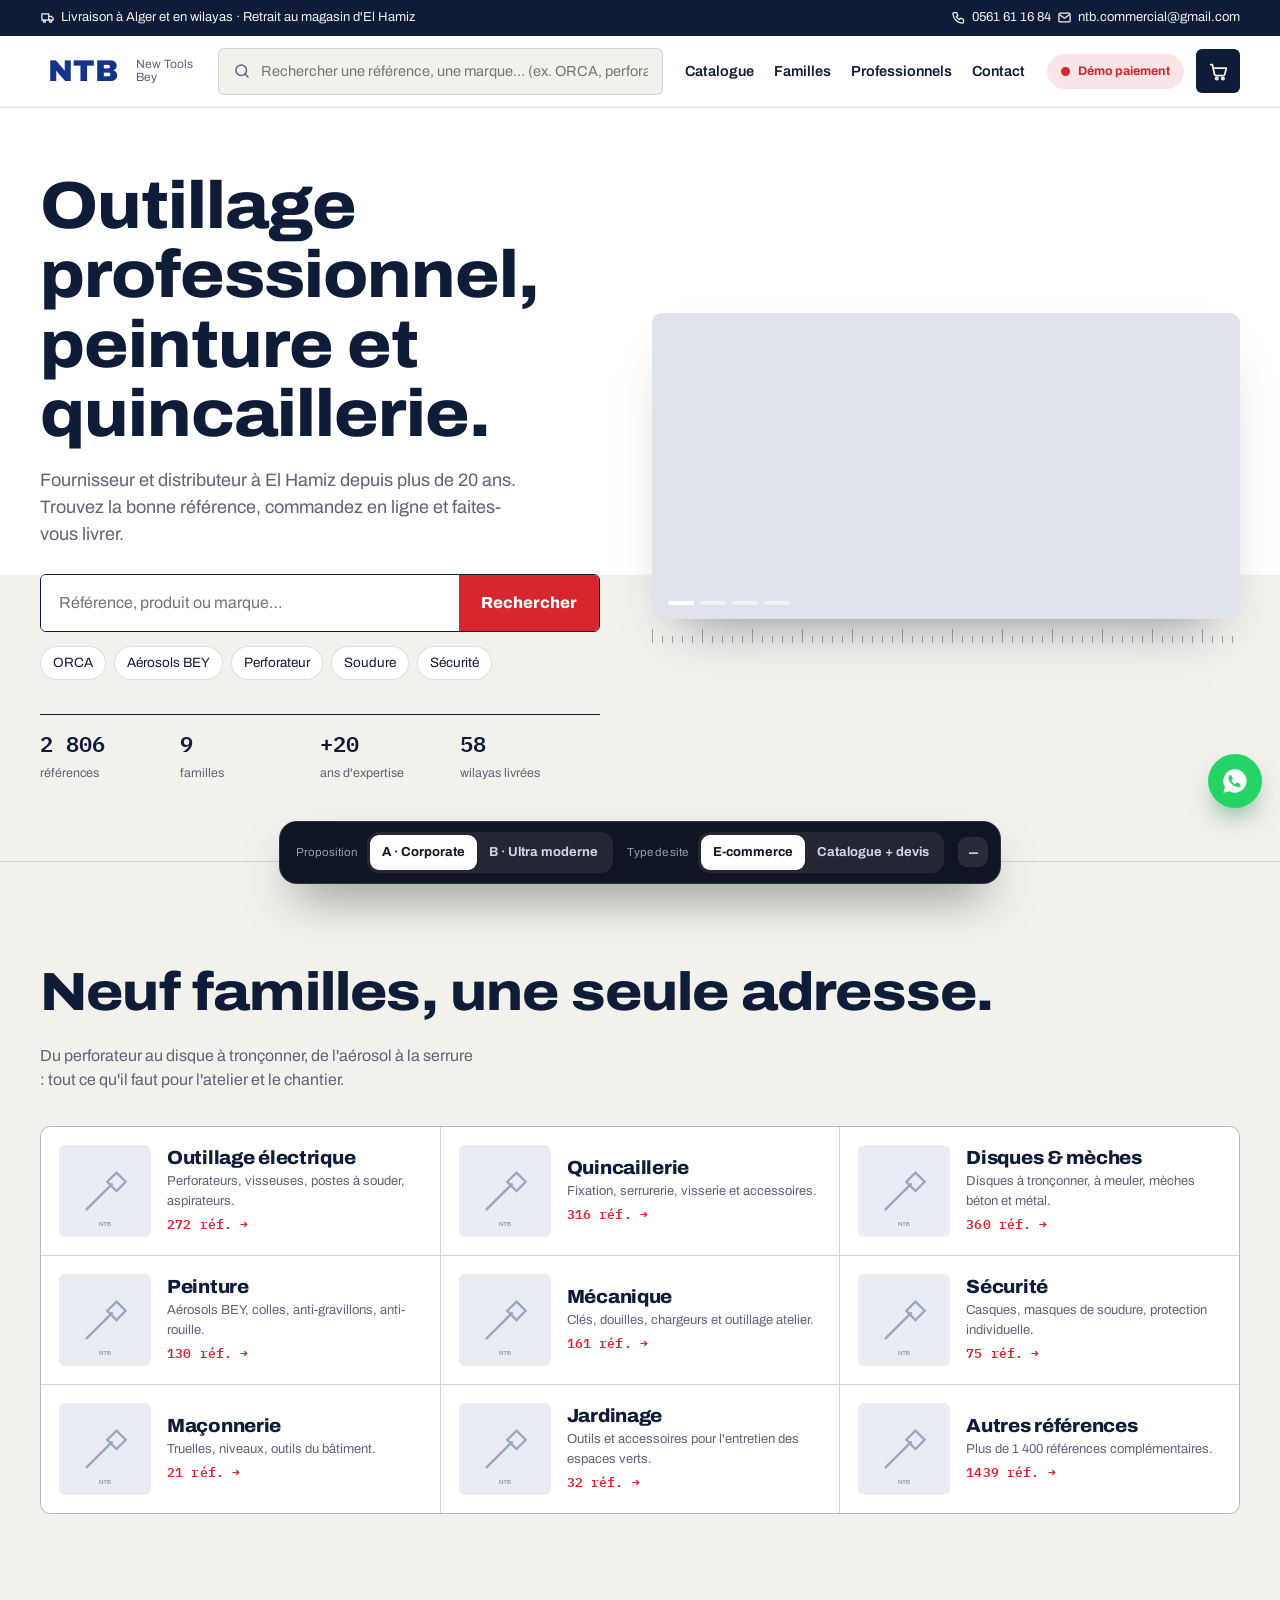
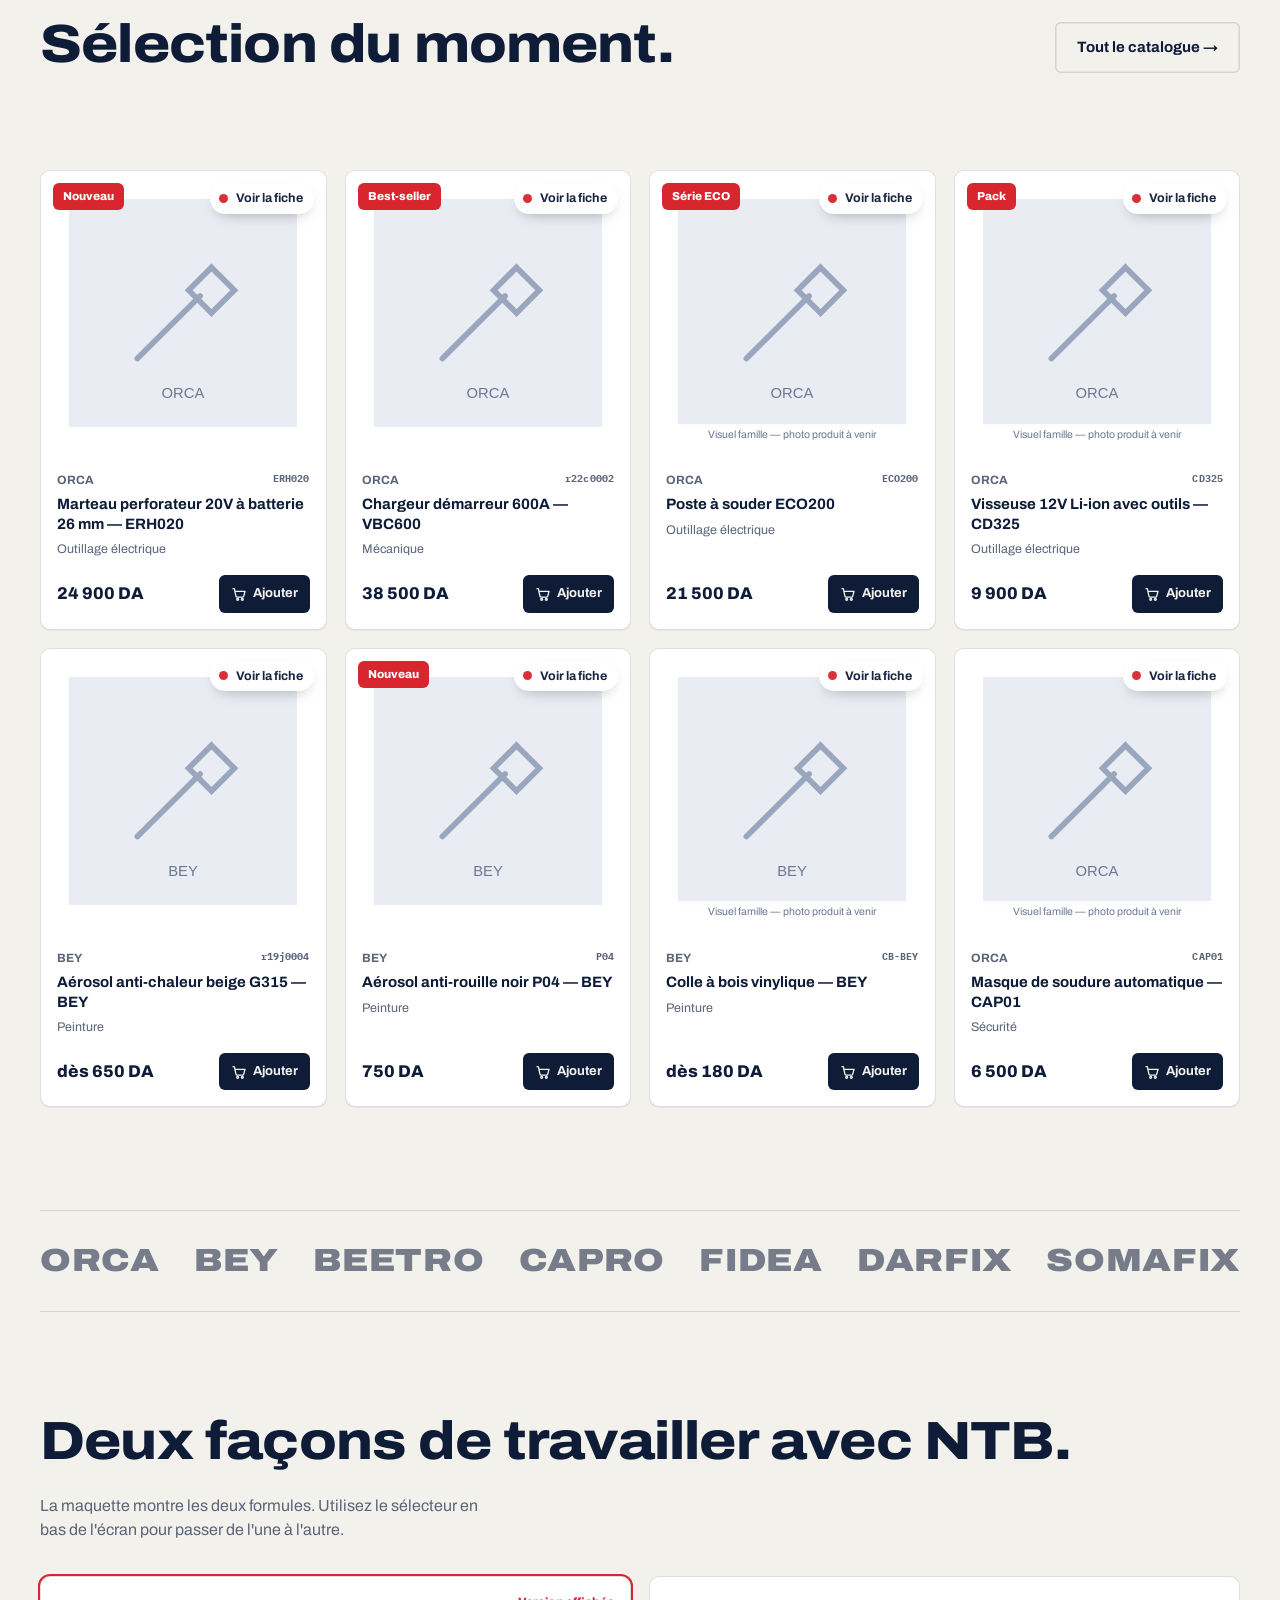
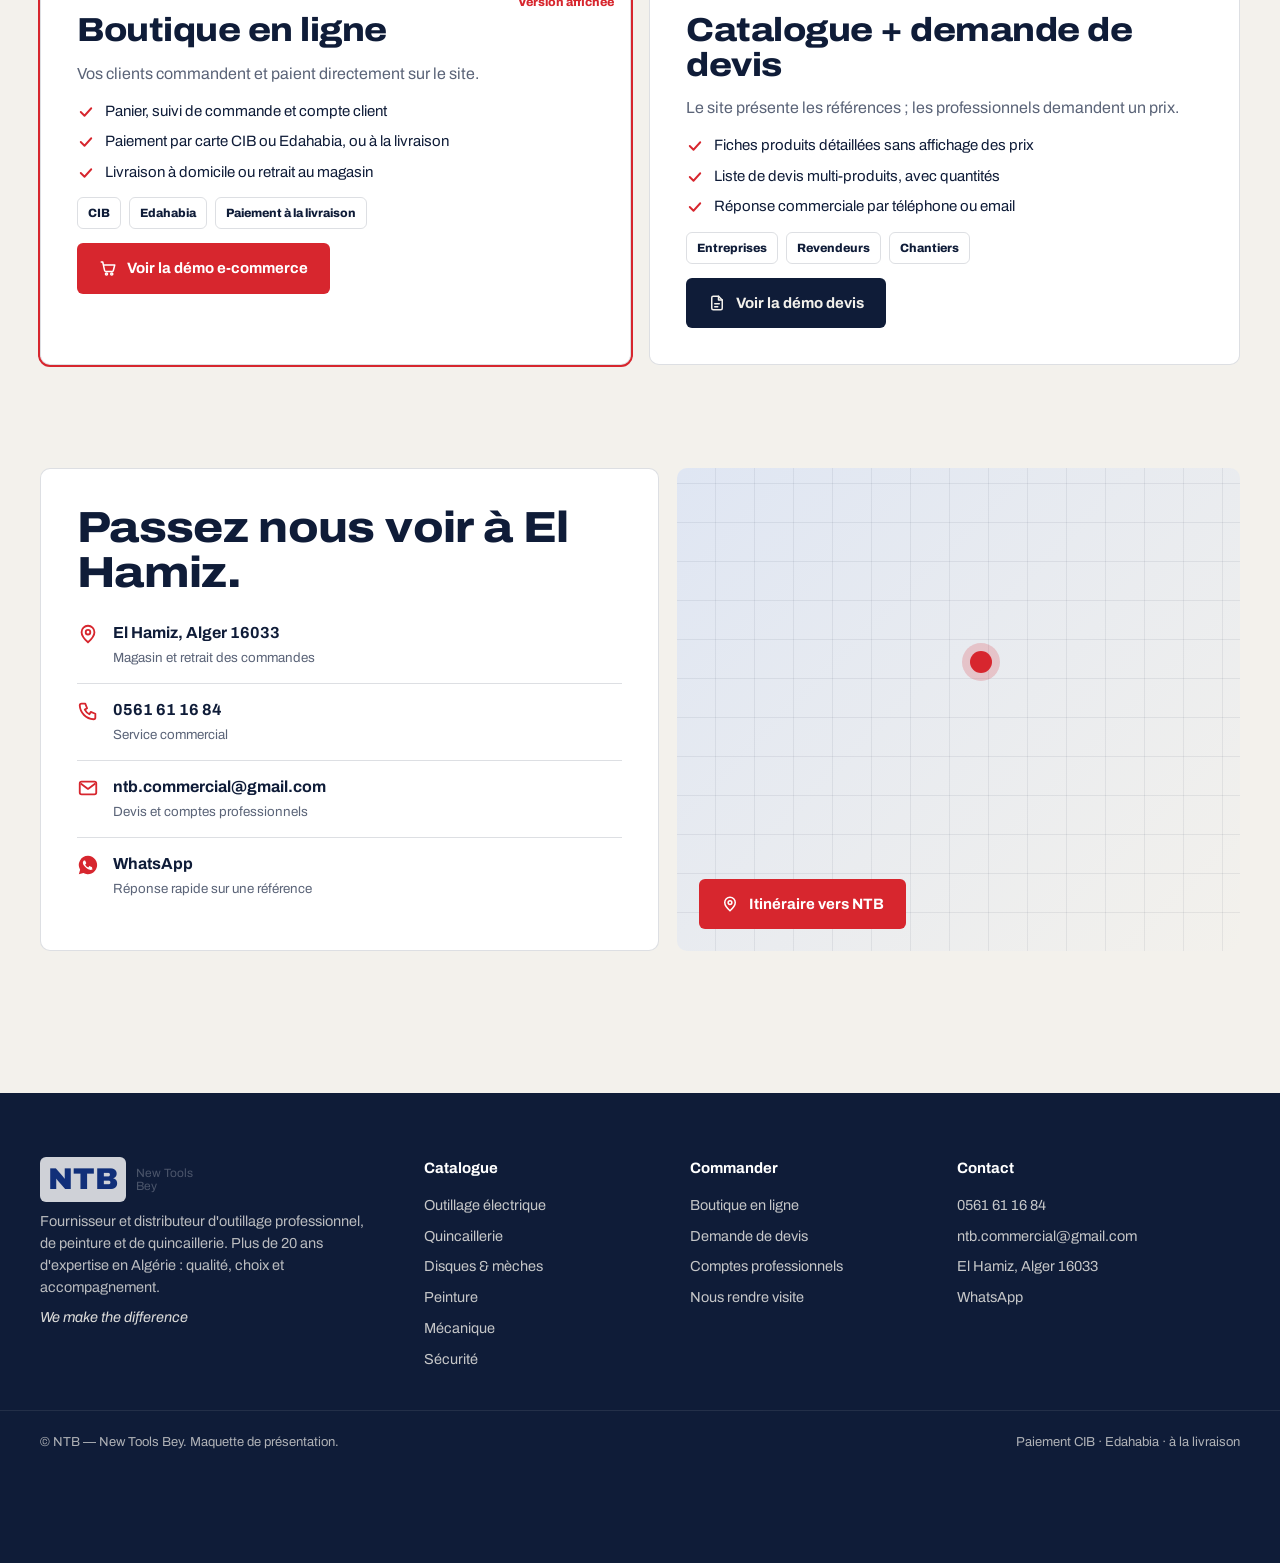
==== index.html @ c4d4cb12 "Maquette NTB : versions A corporate et B ultra moderne, e-commerce + devis" ====
<!DOCTYPE html>
<html lang="fr"><head>
<meta charset="utf-8"><meta name="viewport" content="width=device-width, initial-scale=1, viewport-fit=cover">
<link rel="preconnect" href="https://fonts.googleapis.com"><link rel="preconnect" href="https://fonts.gstatic.com" crossorigin>
<link href="https://fonts.googleapis.com/css2?family=Archivo:wdth,wght@62..125,400..900&family=Big+Shoulders+Display:wght@700;800;900&family=IBM+Plex+Mono:wght@400;600&display=swap" rel="stylesheet">
<link rel="stylesheet" href="style.css"><link rel="icon" href="https://www.groupe-ntb.com/wp-content/uploads/2022/04/ntb-icon.png">
<script>try{var v=new URLSearchParams(location.search).get('v')||JSON.parse(localStorage.getItem('ntb_v')||'"a"');document.documentElement.dataset.v=v}catch(e){document.documentElement.dataset.v='a'}</script>
<title>NTB — New Tools Bey · Outillage professionnel, peinture et quincaillerie</title>
<meta name="description" content="NTB, fournisseur et distributeur d'outillage professionnel, de peinture et de quincaillerie à El Hamiz, Alger. Plus de 20 ans d'expertise.">
</head><body>
<div id="hdr"></div>
<main id="app"></main>
<div id="ftr"></div>
<script src="data.js"></script><script src="core.js"></script>
<script>
const feat=['erh020','vbc600','eco200','cd325','bey315','beyp04','colle-bois','cap01'];
function ways(){return `<div class="duo">
 <div class="way rv${MODE==='shop'?' cur':''}">${MODE==='shop'?'<span class="cur-l">Version affichée</span>':''}<h3>Boutique en ligne</h3><p style="color:var(--mut)">Vos clients commandent et paient directement sur le site.</p>
  <ul><li>${ICO.check}Panier, suivi de commande et compte client</li><li>${ICO.check}Paiement par carte CIB ou Edahabia, ou à la livraison</li><li>${ICO.check}Livraison à domicile ou retrait au magasin</li></ul>
  <div class="pay"><span class="chipc">CIB</span><span class="chipc">Edahabia</span><span class="chipc">Paiement à la livraison</span></div>
  <div><a class="btn" href="catalogue.html?mode=shop">${ICO.cart} Voir la démo e-commerce</a></div></div>
 <div class="way rv${MODE==='devis'?' cur':''}">${MODE==='devis'?'<span class="cur-l">Version affichée</span>':''}<h3>Catalogue + demande de devis</h3><p style="color:var(--mut)">Le site présente les références ; les professionnels demandent un prix.</p>
  <ul><li>${ICO.check}Fiches produits détaillées sans affichage des prix</li><li>${ICO.check}Liste de devis multi-produits, avec quantités</li><li>${ICO.check}Réponse commerciale par téléphone ou email</li></ul>
  <div class="pay"><span class="chipc">Entreprises</span><span class="chipc">Revendeurs</span><span class="chipc">Chantiers</span></div>
  <div><a class="btn dark" href="catalogue.html?mode=devis">${ICO.doc} Voir la démo devis</a></div></div></div>`}
function contact(){return `<div class="contact">
 <div class="cbox rv"><h2 style="font-size:clamp(28px,3.4vw,46px);margin-bottom:12px">Passez nous voir à El Hamiz.</h2>
  <a class="cline" href="${NTB.map}" target="_blank" rel="noopener">${ICO.pin}<span><b>${NTB.addr}</b><small>Magasin et retrait des commandes</small></span></a>
  <a class="cline" href="${NTB.tel}">${ICO.phone}<span><b>${NTB.phone}</b><small>Service commercial</small></span></a>
  <a class="cline" href="mailto:${NTB.email}">${ICO.mail}<span><b>${NTB.email}</b><small>Devis et comptes professionnels</small></span></a>
  <a class="cline" href="${NTB.wa}" target="_blank" rel="noopener">${ICO.wa}<span><b>WhatsApp</b><small>Réponse rapide sur une référence</small></span></a></div>
 <div class="mapcard rv"><span class="pinx"></span><a class="btn" href="${NTB.map}" target="_blank" rel="noopener">${ICO.pin} Itinéraire vers NTB</a></div></div>`}
function homeA(){return `
<section class="a-hero"><div class="wrap a-hg">
 <div><h1>Outillage professionnel, peinture et quincaillerie.</h1>
  <p class="lead">Fournisseur et distributeur à El Hamiz depuis plus de 20 ans. Trouvez la bonne référence, ${MODE==='shop'?'commandez en ligne':'demandez votre devis'} et faites-vous livrer.</p>
  <form class="bigsearch" action="catalogue.html"><input name="q" placeholder="Référence, produit ou marque…" aria-label="Rechercher"><button>Rechercher</button></form>
  <div class="quick"><a href="catalogue.html?q=ORCA">ORCA</a><a href="catalogue.html?q=BEY">Aérosols BEY</a><a href="catalogue.html?q=perforateur">Perforateur</a><a href="catalogue.html?q=souder">Soudure</a><a href="catalogue.html?c=securite">Sécurité</a></div>
  <div class="spec"><div><b>${TOTAL_REF.toLocaleString('fr-FR').replace(/\u202f|\u00a0/g,' ')}</b><span>références</span></div><div><b>9</b><span>familles</span></div><div><b>+20</b><span>ans d'expertise</span></div><div><b>58</b><span>wilayas livrées</span></div></div></div>
 <div><div class="slider" id="sl">${NTB.banners.map((b,i)=>`<img src="${b}" alt="" class="${i?'':'on'}" referrerpolicy="no-referrer" onerror="this.remove()">`).join('')}<div class="dots">${NTB.banners.map((b,i)=>`<button class="${i?'':'on'}" aria-label="Visuel ${i+1}"></button>`).join('')}</div></div><div class="ticks"></div></div>
</div></section>
<section id="familles"><div class="wrap"><div class="shead rv"><h2>Neuf familles, une seule adresse.</h2><p>Du perforateur au disque à tronçonner, de l'aérosol à la serrure : tout ce qu'il faut pour l'atelier et le chantier.</p></div>
 <div class="fam rv">${CATS.map(c=>`<a href="catalogue.html?c=${c.id}">${imgTag(c.img,c.n)}<div><h3>${c.n}</h3><p>${c.d}</p><p class="mono">${c.c} réf. →</p></div></a>`).join('')}</div></div></section>
<section style="padding-top:0"><div class="wrap"><div class="shead rv"><h2>Sélection du moment.</h2><a class="btn ghost" href="catalogue.html">Tout le catalogue →</a></div>
 <div class="tabs rv" id="tabs"><button class="on" data-t="all">Tout</button><button data-t="powertools">Outillage électrique</button><button data-t="peinture">Peinture</button><button data-t="securite">Sécurité</button></div>
 <div class="grid" id="sel"></div></div></section>
<div class="wrap"><div class="brands rv">${BRANDS.map(b=>`<span>${b}</span>`).join('')}</div></div>
<section id="pro"><div class="wrap"><div class="shead rv"><h2>Deux façons de travailler avec NTB.</h2><p>La maquette montre les deux formules. Utilisez le sélecteur en bas de l'écran pour passer de l'une à l'autre.</p></div>${ways()}</div></section>
<section id="contact" style="padding-top:0"><div class="wrap">${contact()}</div></section>`}
function homeB(){const hp=byId('vbc600');return `
<section class="b-hero"><div class="wrap b-hg">
 <div><h1><span>Outiller</span><span class="o">ceux qui</span><span>construisent.</span></h1>
  <p class="lead">NTB — New Tools Bey. Outillage professionnel, peinture et quincaillerie, sélectionnés depuis plus de 20 ans pour les artisans, les ateliers et les chantiers.</p>
  <div class="b-acts"><a class="btn" href="catalogue.html">Explorer le catalogue →</a><a class="btn ghost" href="produit.html?id=erh020"><span class="pst" style="font-size:14px"><i></i></span>Voir le perforateur ERH020</a></div></div>
 <div class="stage"><div class="ring"></div><div class="disc"></div>${bigTag(byId('erh020'))}
  <span class="call c1"><b>20 V</b>sans fil</span><span class="call c2"><b>26 mm</b>béton</span><span class="call c3 l"><b>4.0 Ah</b>Li-ion</span></div>
</div><div class="ruler"><div class="rt"></div><span class="rl">${TOTAL_REF.toLocaleString('fr-FR').replace(/\u202f|\u00a0/g,' ')} références · El Hamiz, Alger</span></div></section>
<div class="mq" aria-hidden="true"><div>${[...BRANDS,...BRANDS,...BRANDS,...BRANDS].map(b=>`<span>${b}</span>`).join('')}</div></div>
<section id="familles"><div class="wrap"><div class="shead rv"><h2>Les familles.</h2><p>Faites glisser pour parcourir les neuf familles du catalogue.</p></div>
 <div class="hscroll rv">${CATS.map(c=>`<a class="fcard" href="catalogue.html?c=${c.id}">${imgTag(c.img,c.n)}<span class="pst"><i></i>Parcourir</span><div><b>${c.c}</b><h3>${c.n}</h3></div></a>`).join('')}</div></div></section>
<section style="padding-top:0"><div class="wrap"><div class="shead rv"><h2>À la une.</h2><a class="btn ghost" href="catalogue.html">Tout voir →</a></div>
 <div class="bento rv"><a class="hero-p" href="produit.html?id=${hp.id}"><span class="pst"><i></i>Voir la fiche</span><span class="mono" style="color:var(--mut)">${hp.b} · ${hp.sku}</span><h3>Chargeur démarreur 600A</h3>${bigTag(hp)}<div class="row">${MODE==='shop'?`<b class="price" style="font-size:26px">${DA(hp.p)}</b>`:'<b class="price q">Prix sur devis</b>'}<span class="btn">Découvrir →</span></div></a>
 ${['erh020','bey315','eco200','cap01'].map(id=>card(byId(id))).join('')}</div></div></section>
<section style="padding-top:0"><div class="wrap"><div class="stats">${[[TOTAL_REF.toLocaleString('fr-FR').replace(/\u202f|\u00a0/g,' '),'références en catalogue'],['+20','ans d\'expertise'],['9','familles de produits'],['58','wilayas livrées']].map(s=>`<div class="stat rv"><b>${s[0]}</b><span>${s[1]}</span></div>`).join('')}</div></div></section>
<section id="pro" style="padding-top:0"><div class="wrap"><div class="shead rv"><h2>Achetez comme vous travaillez.</h2><p>Deux formules proposées. Basculez de l'une à l'autre avec le sélecteur en bas de l'écran.</p></div>${ways()}</div></section>
<section id="contact" style="padding-top:0"><div class="wrap">${contact()}</div></section>`}
document.getElementById('app').innerHTML=V==='b'?homeB():homeA();
Chrome.init();
const sel=document.getElementById('sel');
function drawSel(t){if(!sel)return;const l=t==='all'?feat.map(byId):PRODUCTS.filter(p=>p.cat===t).slice(0,8);sel.innerHTML=l.map(card).join('')}
drawSel('all');document.querySelectorAll('#tabs button').forEach(b=>b.onclick=()=>{document.querySelectorAll('#tabs button').forEach(x=>x.classList.remove('on'));b.classList.add('on');drawSel(b.dataset.t)});
const sl=document.getElementById('sl');if(sl){let i=0;const go=n=>{const im=sl.querySelectorAll('img'),d=sl.querySelectorAll('.dots button');if(!im.length)return;i=(n+im.length)%im.length;im.forEach((x,k)=>x.classList.toggle('on',k===i));d.forEach((x,k)=>x.classList.toggle('on',k===i))};sl.querySelectorAll('.dots button').forEach((b,k)=>b.onclick=()=>go(k));setInterval(()=>go(i+1),4500)}
</script></body></html>
---- style.css ----
/* ===== Base partagée ===== */
:root{--red:#d7262e;--blue:#12348a;--mono:'IBM Plex Mono',ui-monospace,monospace;--body:'Archivo',system-ui,sans-serif}
html[data-v=a]{--bg:#f3f1ec;--bg2:#fff;--ink:#0f1c38;--mut:#5b6478;--line:rgba(15,28,56,.14);--card:#fff;--acc:var(--red);--acc2:var(--blue);--r:6px;--rl:10px;--disp:'Archivo',sans-serif;--dw:112%;--sh:0 1px 0 rgba(15,28,56,.06)}
html[data-v=b]{--bg:#0b0d11;--bg2:#12151b;--ink:#eef1f6;--mut:#8d95a6;--line:rgba(255,255,255,.1);--card:#14171e;--acc:#ff3a3a;--acc2:#4c83ff;--r:18px;--rl:28px;--disp:'Big Shoulders Display',sans-serif;--dw:100%;--sh:0 30px 60px -30px rgba(0,0,0,.8);color-scheme:dark}
*{box-sizing:border-box;margin:0;padding:0}
html{scroll-behavior:smooth;overflow-x:clip}
body{font-family:var(--body);background:var(--bg);color:var(--ink);line-height:1.5;-webkit-font-smoothing:antialiased;overflow-x:clip;padding-bottom:env(safe-area-inset-bottom,0px)}
img{max-width:100%;display:block}a{color:inherit;text-decoration:none}button,input,select,textarea{font:inherit;color:inherit}
.wrap{max-width:1280px;margin:0 auto;padding-inline:clamp(16px,4vw,40px)}
.mono{font-family:var(--mono);font-size:.86em;letter-spacing:.01em}
h1,h2,h3{font-family:var(--disp);font-stretch:var(--dw);line-height:1.04;letter-spacing:-.015em;font-weight:800}
html[data-v=b] h1,html[data-v=b] h2{font-weight:900;letter-spacing:-.01em;line-height:.92}
h2{font-size:clamp(30px,4.2vw,56px)}
html[data-v=b] h2{font-size:clamp(40px,6vw,86px)}
section{padding-block:clamp(56px,8vw,110px)}
.shead{display:flex;justify-content:space-between;align-items:flex-end;gap:24px;flex-wrap:wrap;margin-bottom:34px}
.shead p{max-width:440px;color:var(--mut)}
.btn{display:inline-flex;align-items:center;gap:10px;border:0;cursor:pointer;background:var(--acc);color:#fff;font-weight:700;padding:14px 22px;border-radius:var(--r);transition:.25s;font-size:15px}
.btn:hover{transform:translateY(-2px);filter:brightness(1.08)}
.btn.ghost{background:transparent;color:var(--ink);box-shadow:inset 0 0 0 1.5px var(--line)}
.btn.dark{background:var(--ink);color:var(--bg)}
.btn svg{width:18px;height:18px}
html[data-v=b] .btn{border-radius:999px}
.rv{opacity:0;transform:translateY(22px);transition:opacity .8s cubic-bezier(.2,.7,.2,1),transform .8s cubic-bezier(.2,.7,.2,1)}
.rv.in{opacity:1;transform:none}
@media (prefers-reduced-motion:reduce){.rv{opacity:1;transform:none}*{animation:none!important;transition:none!important}}
/* pastille pulsante */
@keyframes pul{0%{box-shadow:0 0 0 0 rgba(215,38,46,.55)}70%{box-shadow:0 0 0 10px rgba(215,38,46,0)}100%{box-shadow:0 0 0 0 rgba(215,38,46,0)}}
.pst,.demo{display:inline-flex;align-items:center;gap:8px;font-weight:700;font-size:12.5px;border-radius:999px}
.pst i,.demo i,.dockpill i{width:9px;height:9px;border-radius:50%;background:var(--acc);animation:pul 1.8s infinite;flex:none}
/* topbar + header */
.topbar{background:var(--ink);color:var(--bg);font-size:13px}
html[data-v=b] .topbar{background:#000;color:#b8bfcc}
.tb{display:flex;justify-content:space-between;gap:16px;padding-block:8px;flex-wrap:wrap}
.tb span,.tb a{display:inline-flex;align-items:center;gap:6px}.tb svg{width:15px;height:15px}.tbr{gap:18px}
.hd{position:sticky;top:0;z-index:50;background:var(--bg2);border-bottom:1px solid var(--line);transition:.3s}
html[data-v=b] .hd{background:rgba(11,13,17,.72);backdrop-filter:blur(16px);-webkit-backdrop-filter:blur(16px)}
.hd.solid{box-shadow:0 10px 30px -20px rgba(0,0,0,.4)}
.hdi{display:flex;align-items:center;gap:22px;padding-block:12px}
.logo{display:flex;align-items:center;gap:10px;flex:none}
.logo img{height:40px;width:auto;background:#fff;border-radius:6px;padding:3px 6px}
.logotxt{font-family:var(--disp);font-size:30px;font-weight:900;color:var(--acc2);background:#fff;border-radius:6px;padding:0 8px}
.lsub{font-size:12px;color:var(--mut);line-height:1.1;max-width:60px}
.hsearch{flex:1;display:flex;align-items:center;gap:10px;background:var(--bg);border:1px solid var(--line);border-radius:var(--r);padding:0 14px;min-width:0}
html[data-v=b] .hsearch{background:#1a1e26;border-radius:999px}
.hsearch svg{width:18px;height:18px;color:var(--mut);flex:none}
.hsearch input{flex:1;border:0;background:transparent;padding:12px 0;outline:0;min-width:0;font-size:14.5px}
.hnav{display:flex;gap:20px;font-weight:600;font-size:14.5px}
.hnav a{position:relative;padding:6px 0}.hnav a.act,.hnav a:hover{color:var(--acc)}
.hact{display:flex;align-items:center;gap:12px}
.demo{background:color-mix(in srgb,var(--acc) 12%,transparent);color:var(--acc);padding:8px 14px;white-space:nowrap}
.bask{position:relative;width:44px;height:44px;display:grid;place-items:center;border-radius:var(--r);background:var(--ink);color:var(--bg)}
html[data-v=b] .bask{border-radius:50%;background:var(--acc);color:#fff}
.bask svg{width:21px;height:21px}
.bcount{position:absolute;top:-6px;right:-6px;min-width:20px;height:20px;border-radius:10px;background:var(--acc);color:#fff;font-size:11.5px;font-weight:800;display:grid;place-items:center;padding:0 5px;transform:scale(0);transition:.3s}
html[data-v=b] .bcount{background:#fff;color:#000}
.bcount.on{transform:scale(1)}
.burger{display:none;width:44px;height:44px;border:1px solid var(--line);background:transparent;border-radius:var(--r);font-size:20px;cursor:pointer}
.mnav{display:none}
@media(max-width:1100px){.hnav{display:none}}
@media(max-width:820px){.hsearch{display:none}.burger{display:grid;place-items:center}.lsub{display:none}.demo{display:none}.hdi{justify-content:space-between}
 .mnav.open{display:flex;flex-direction:column;padding:10px clamp(16px,4vw,40px) 20px;border-top:1px solid var(--line)}.mnav a{padding:11px 0;border-bottom:1px solid var(--line);font-weight:600}
 .tbr a:last-child{display:none}}
/* dock versions */
.dock{position:fixed;left:50%;bottom:calc(16px + env(safe-area-inset-bottom,0px));transform:translateX(-50%);z-index:80;display:flex;align-items:center;gap:14px;background:#0f1522;color:#fff;border-radius:18px;padding:10px 12px 10px 16px;box-shadow:0 24px 50px -18px rgba(0,0,0,.6);border:1px solid rgba(255,255,255,.12);transition:.35s;max-width:calc(100vw - 20px)}
.dock.min{opacity:0;pointer-events:none;transform:translate(-50%,30px)}
.dk{display:flex;align-items:center;gap:10px}.dkl{font-size:11.5px;color:#93a0b8;white-space:nowrap}
.seg{display:flex;background:rgba(255,255,255,.08);border-radius:12px;padding:3px}
.seg button{border:0;background:transparent;color:#cfd6e4;padding:8px 12px;border-radius:9px;font-size:13px;font-weight:700;cursor:pointer;white-space:nowrap}
.seg button.on{background:#fff;color:#0f1522}
.dkx{border:0;background:rgba(255,255,255,.1);color:#fff;width:30px;height:30px;border-radius:9px;cursor:pointer;font-size:18px}
.dockpill{position:fixed;left:16px;bottom:calc(16px + env(safe-area-inset-bottom,0px));z-index:80;display:none;align-items:center;gap:9px;border:0;cursor:pointer;background:#0f1522;color:#fff;font-weight:800;font-size:13px;padding:11px 16px;border-radius:999px;box-shadow:0 14px 30px -12px rgba(0,0,0,.6)}
.dockpill.on{display:inline-flex}
@media(max-width:760px){.dock{flex-direction:column;align-items:stretch;gap:8px;left:10px;right:10px;transform:none;padding:10px}.dock.min{transform:translateY(30px)}.dk{justify-content:space-between}.dkx{position:absolute;top:-12px;right:-6px;background:#d7262e}.seg button{padding:8px 9px;font-size:12px}}
.wa{position:fixed;right:18px;bottom:calc(92px + env(safe-area-inset-bottom,0px));z-index:70;width:54px;height:54px;border-radius:50%;background:#25d366;color:#fff;display:grid;place-items:center;box-shadow:0 14px 28px -10px rgba(0,120,60,.7)}
.wa svg{width:28px;height:28px}
@media(max-width:760px){.wa{bottom:calc(150px + env(safe-area-inset-bottom,0px))}}
#toast{position:fixed;top:92px;right:18px;z-index:90;background:var(--ink);color:var(--bg);border-radius:var(--rl);padding:16px 18px;max-width:330px;display:flex;flex-direction:column;gap:4px;transform:translateX(120%);transition:.4s cubic-bezier(.2,.8,.2,1);box-shadow:0 20px 40px -20px rgba(0,0,0,.5)}
html[data-v=b] #toast{background:#fff;color:#0b0d11}
#toast.on{transform:none}#toast span{font-size:13.5px;opacity:.8}#toast a{color:var(--acc);font-weight:800;font-size:14px;margin-top:4px}
/* cartes produits */
.grid{display:grid;grid-template-columns:repeat(4,1fr);gap:18px}
@media(max-width:1100px){.grid{grid-template-columns:repeat(3,1fr)}}
@media(max-width:760px){.grid{grid-template-columns:repeat(2,1fr);gap:12px}}
.pcard{background:var(--card);border:1px solid var(--line);border-radius:var(--rl);overflow:hidden;display:flex;flex-direction:column;transition:.35s;box-shadow:var(--sh)}
.pcard:hover{transform:translateY(-4px);border-color:color-mix(in srgb,var(--acc) 50%,var(--line))}
.pimg{position:relative;aspect-ratio:1;background:#fff;display:block;overflow:hidden}
html[data-v=b] .pimg{background:radial-gradient(circle at 50% 40%,#fff,#dfe3ea)}
.pimg img{width:100%;height:100%;object-fit:contain;padding:10%;transition:transform .6s}
.pcard:hover .pimg img{transform:scale(1.06)}
.ptag{position:absolute;top:12px;left:12px;background:var(--acc);color:#fff;font-size:11.5px;font-weight:800;padding:5px 10px;border-radius:var(--r)}
.nophoto{position:absolute;left:10px;right:10px;bottom:10px;font-size:10.5px;color:#6c7892;background:rgba(255,255,255,.9);border-radius:6px;padding:3px 7px;text-align:center}
.pcard .pst{position:absolute;top:12px;right:12px;background:#fff;color:#0f1c38;padding:6px 11px 6px 9px;box-shadow:0 6px 16px -8px rgba(0,0,0,.4);opacity:.95;transition:.3s}
.pcard:hover .pst{transform:scale(1.05);opacity:1}
.pbody{padding:16px;display:flex;flex-direction:column;gap:6px;flex:1}
.pmeta{display:flex;justify-content:space-between;font-size:12px;color:var(--mut);font-weight:700}
.pcard h3{font-family:var(--body);font-stretch:100%;font-size:15px;font-weight:700;line-height:1.3;letter-spacing:0}
.pcat{font-size:12.5px;color:var(--mut)}
.pfoot{margin-top:auto;display:flex;justify-content:space-between;align-items:center;gap:8px;padding-top:10px}
.price{font-size:17px;font-weight:800}.price.q{font-size:13.5px;color:var(--acc2)}
html[data-v=b] .price.q{color:#8fb0ff}
.addbtn{display:inline-flex;align-items:center;gap:6px;border:0;cursor:pointer;background:var(--ink);color:var(--bg);font-weight:700;font-size:13px;padding:9px 12px;border-radius:var(--r);transition:.2s}
html[data-v=b] .addbtn{background:var(--acc);color:#fff;border-radius:999px}
.addbtn:hover{background:var(--acc);color:#fff}.addbtn svg{width:16px;height:16px}
@media(max-width:480px){.addbtn span{display:none}.pbody{padding:12px}.pcard .pst{font-size:11px;padding:5px 9px 5px 7px}}
/* footer */
.ft{background:var(--ink);color:var(--bg);padding-top:64px;margin-top:40px}
html[data-v=b] .ft{background:#06070a;color:#cfd5df;border-top:1px solid var(--line)}
.fti{display:grid;grid-template-columns:1.5fr 1fr 1fr 1.2fr;gap:30px}
.fcol{display:flex;flex-direction:column;gap:9px;font-size:14.5px}.fcol h4{font-size:15px;margin-bottom:6px;color:#fff}
.fcol a{opacity:.8}.fcol a:hover{opacity:1;color:#fff}
.fbrand p{opacity:.75;max-width:340px}.fbrand .tl{font-style:italic;opacity:.9}
.fbot{display:flex;justify-content:space-between;gap:12px;flex-wrap:wrap;padding-block:22px 110px;margin-top:40px;border-top:1px solid rgba(255,255,255,.12);font-size:13px;opacity:.7}
@media(max-width:820px){.fti{grid-template-columns:1fr 1fr}.fbrand{grid-column:1/-1}.fbot{padding-bottom:170px}}
/* formulaires */
.fld{display:flex;flex-direction:column;gap:6px;font-size:13.5px;font-weight:600}
.fld input,.fld select,.fld textarea{background:var(--bg2);border:1px solid var(--line);border-radius:var(--r);padding:13px 14px;font-weight:400;font-size:15px;outline:0;transition:.2s}
html[data-v=b] .fld input,html[data-v=b] .fld select,html[data-v=b] .fld textarea{background:#1a1e26}
.fld input:focus,.fld select:focus,.fld textarea:focus{border-color:var(--acc)}
.fgrid{display:grid;grid-template-columns:1fr 1fr;gap:14px}.fgrid .full{grid-column:1/-1}
@media(max-width:600px){.fgrid{grid-template-columns:1fr}}
.crumb{font-size:13px;color:var(--mut);padding-top:24px}.crumb a:hover{color:var(--acc)}
.note{font-size:12.5px;color:var(--mut)}
/* ===== Accueil A — Corporate ===== */
.a-hero{padding-block:clamp(36px,5vw,64px) clamp(40px,6vw,80px);border-bottom:1px solid var(--line);background:linear-gradient(var(--bg2),var(--bg2)) top/100% 62% no-repeat}
.a-hg{display:grid;grid-template-columns:1fr 1.05fr;gap:clamp(24px,4vw,56px);align-items:center}
.a-hero h1{font-size:clamp(38px,5.2vw,72px);font-stretch:108%;max-width:12ch}
.a-hero .lead{font-size:18px;color:var(--mut);max-width:48ch;margin:18px 0 26px}
.bigsearch{display:flex;background:#fff;border:1.5px solid var(--ink);border-radius:var(--r);overflow:hidden;max-width:560px}
.bigsearch input{flex:1;border:0;padding:16px 18px;font-size:16px;outline:0;min-width:0}
.bigsearch button{border:0;background:var(--acc);color:#fff;font-weight:800;padding:0 22px;cursor:pointer}
.quick{display:flex;flex-wrap:wrap;gap:8px;margin-top:14px;font-size:13.5px}
.quick a{border:1px solid var(--line);background:var(--bg2);padding:6px 12px;border-radius:999px}.quick a:hover{border-color:var(--acc);color:var(--acc)}
.spec{display:grid;grid-template-columns:repeat(4,1fr);border-top:1.5px solid var(--ink);margin-top:34px;max-width:620px}
.spec div{padding:12px 12px 0 0}.spec b{display:block;font-family:var(--mono);font-size:22px;font-weight:600}.spec span{font-size:12.5px;color:var(--mut)}
@media(max-width:560px){.spec{grid-template-columns:1fr 1fr}.spec div{padding-bottom:10px}}
.slider{position:relative;border-radius:var(--rl);overflow:hidden;background:#dfe3ea;aspect-ratio:5/2.6;box-shadow:0 30px 50px -30px rgba(15,28,56,.5)}
.slider img{position:absolute;inset:0;width:100%;height:100%;object-fit:cover;opacity:0;transition:opacity 1s}
.slider img.on{opacity:1}
.dots{position:absolute;left:16px;bottom:14px;display:flex;gap:6px;z-index:2}.dots button{width:26px;height:4px;border:0;border-radius:2px;background:rgba(255,255,255,.5);cursor:pointer}.dots button.on{background:#fff}
.ticks{height:14px;margin-top:10px;background:repeating-linear-gradient(90deg,var(--ink) 0 1px,transparent 1px 10px) bottom/100% 7px no-repeat,repeating-linear-gradient(90deg,var(--ink) 0 1px,transparent 1px 50px) bottom/100% 14px no-repeat;opacity:.35}
@media(max-width:900px){.a-hg{grid-template-columns:1fr}.a-hero{background:var(--bg2)}}
.fam{display:grid;grid-template-columns:repeat(3,1fr);gap:1px;background:var(--line);border:1px solid var(--line);border-radius:var(--rl);overflow:hidden}
.fam a{background:var(--bg2);display:grid;grid-template-columns:92px 1fr;gap:16px;align-items:center;padding:18px;transition:.25s}
.fam a:hover{background:#fff8f8}.fam img{width:92px;height:92px;object-fit:cover;border-radius:var(--r)}
.fam h3{font-size:19px;font-stretch:104%}.fam p{font-size:13px;color:var(--mut);margin-top:4px}.fam .mono{color:var(--acc);font-weight:600}
@media(max-width:900px){.fam{grid-template-columns:1fr 1fr}}@media(max-width:560px){.fam{grid-template-columns:1fr}}
.tabs{display:flex;gap:6px;flex-wrap:wrap;margin-bottom:22px}
.tabs button{border:1px solid var(--line);background:var(--bg2);padding:9px 16px;border-radius:var(--r);font-weight:700;font-size:14px;cursor:pointer}
.tabs button.on{background:var(--ink);color:var(--bg);border-color:var(--ink)}
html[data-v=b] .tabs button{border-radius:999px;background:transparent}html[data-v=b] .tabs button.on{background:#fff;color:#000}
.brands{display:flex;flex-wrap:wrap;gap:10px 34px;align-items:center;justify-content:space-between;padding-block:26px;border-block:1px solid var(--line)}
.brands span{font-family:var(--disp);font-stretch:118%;font-weight:900;font-size:clamp(22px,2.6vw,32px);color:color-mix(in srgb,var(--ink) 55%,transparent);letter-spacing:.02em}
.duo{display:grid;grid-template-columns:1fr 1fr;gap:18px}
.way{border:1px solid var(--line);border-radius:var(--rl);padding:clamp(22px,3vw,36px);background:var(--bg2);display:flex;flex-direction:column;gap:14px;position:relative}
.way.cur{outline:2px solid var(--acc)}
.way .cur-l{position:absolute;top:16px;right:16px;font-size:12px;font-weight:800;color:var(--acc)}
.way h3{font-size:clamp(24px,2.6vw,34px)}.way ul{list-style:none;display:grid;gap:8px}.way li{display:flex;gap:10px;font-size:15px}.way li svg{width:18px;height:18px;color:var(--acc);flex:none;margin-top:3px}
.way .pay{display:flex;gap:8px;flex-wrap:wrap}.chipc{font-size:12px;font-weight:800;padding:6px 10px;border-radius:6px;border:1px solid var(--line)}
@media(max-width:760px){.duo{grid-template-columns:1fr}}
.contact{display:grid;grid-template-columns:1.1fr 1fr;gap:18px}
.cbox{background:var(--bg2);border:1px solid var(--line);border-radius:var(--rl);padding:clamp(22px,3vw,36px)}
.cline{display:flex;gap:14px;align-items:flex-start;padding:14px 0;border-bottom:1px solid var(--line)}.cline:last-child{border:0}
.cline svg{width:22px;height:22px;color:var(--acc);flex:none;margin-top:2px}.cline b{display:block}.cline small{color:var(--mut)}
.mapcard{border-radius:var(--rl);overflow:hidden;position:relative;min-height:320px;background:linear-gradient(135deg,#dfe6f3,#f3f1ec);display:flex;align-items:flex-end;padding:22px}
.mapcard::before{content:"";position:absolute;inset:0;background:repeating-linear-gradient(0deg,transparent 0 38px,rgba(15,28,56,.07) 38px 39px),repeating-linear-gradient(90deg,transparent 0 38px,rgba(15,28,56,.07) 38px 39px)}
.mapcard .pinx{position:absolute;left:52%;top:38%;width:22px;height:22px;border-radius:50%;background:var(--acc);box-shadow:0 0 0 8px rgba(215,38,46,.2);animation:pul 2s infinite}
.mapcard .btn{position:relative}
html[data-v=b] .mapcard{background:linear-gradient(135deg,#131a2a,#0b0d11)}
@media(max-width:820px){.contact{grid-template-columns:1fr}}
/* ===== Accueil B — Ultra moderne ===== */
.b-hero{position:relative;min-height:calc(100svh - 110px);display:flex;align-items:center;overflow:hidden;padding-block:40px 90px;background:radial-gradient(60% 70% at 72% 45%,rgba(76,131,255,.22),transparent 60%),radial-gradient(40% 50% at 20% 90%,rgba(255,58,58,.18),transparent 60%),#0b0d11}
.b-hero::before{content:"";position:absolute;inset:0;background:linear-gradient(transparent 0 calc(100% - 1px),rgba(255,255,255,.05) 0) 0 0/100% 64px,linear-gradient(90deg,transparent 0 calc(100% - 1px),rgba(255,255,255,.05) 0) 0 0/64px 100%;mask:radial-gradient(70% 80% at 60% 50%,#000,transparent)}
.b-hg{position:relative;display:grid;grid-template-columns:1.05fr 1fr;gap:20px;align-items:center;width:100%}
.b-hero h1{font-size:clamp(64px,10.5vw,168px);text-transform:none}
.b-hero h1 span{display:block}.b-hero h1 .o{-webkit-text-stroke:1.5px rgba(255,255,255,.55);color:transparent}
.b-hero .lead{font-size:18px;color:#aeb6c5;max-width:44ch;margin:22px 0 28px}
.b-acts{display:flex;gap:12px;flex-wrap:wrap}
.stage{position:relative;aspect-ratio:1;max-width:560px;justify-self:center;width:100%}
.stage .disc{position:absolute;inset:8%;border-radius:50%;background:radial-gradient(circle at 50% 45%,#fff,#cfd6e3 62%,#8e99ad);box-shadow:0 60px 120px -40px rgba(76,131,255,.6),inset 0 -30px 60px rgba(0,0,0,.25)}
.stage .ring{position:absolute;inset:0;border-radius:50%;border:1px dashed rgba(255,255,255,.2);animation:spin 60s linear infinite}
@keyframes spin{to{transform:rotate(360deg)}}
.stage img{position:absolute;inset:16%;width:68%;height:68%;object-fit:contain;filter:drop-shadow(0 30px 30px rgba(0,0,0,.45))}
.call{position:absolute;display:flex;align-items:center;gap:10px;font-family:var(--mono);font-size:13px;color:#fff;white-space:nowrap}
.call b{font-family:var(--disp);font-size:34px;font-weight:900;line-height:1}
.call::before{content:"";width:42px;height:1px;background:rgba(255,255,255,.5)}
.call.l{flex-direction:row-reverse}.call.l::before{order:0}
.c1{top:10%;right:-2%}.c2{top:52%;right:-8%}.c3{bottom:8%;left:-4%}
@media(max-width:960px){.b-hg{grid-template-columns:1fr}.stage{max-width:420px}.c2{right:0}.c1{right:4%}.c3{left:0}.b-hero{min-height:auto}}
.ruler{position:absolute;left:0;right:0;bottom:0;height:56px;border-top:1px solid rgba(255,255,255,.12);display:flex;align-items:center;overflow:hidden}
.ruler .rt{position:absolute;inset:0;background:repeating-linear-gradient(90deg,rgba(255,255,255,.35) 0 1px,transparent 1px 12px) top/200% 10px repeat-x,repeating-linear-gradient(90deg,rgba(255,255,255,.6) 0 1px,transparent 1px 60px) top/200% 20px repeat-x;animation:slide 30s linear infinite}
@keyframes slide{to{background-position:-600px 0,-600px 0}}
.ruler .rl{position:relative;margin-left:auto;margin-right:clamp(16px,4vw,40px);font-family:var(--mono);font-size:12.5px;color:#aeb6c5;padding-top:14px}
.mq{overflow:hidden;border-block:1px solid var(--line);padding-block:18px;white-space:nowrap}
.mq div{display:inline-flex;gap:56px;animation:mq 26s linear infinite;padding-left:56px}
.mq span{font-family:var(--disp);font-weight:900;font-size:clamp(34px,5vw,64px);color:transparent;-webkit-text-stroke:1px rgba(255,255,255,.35)}
.mq span:nth-child(3n+1){color:#fff;-webkit-text-stroke:0}
@keyframes mq{to{transform:translateX(-50%)}}
.hscroll{display:flex;gap:14px;overflow-x:auto;scroll-snap-type:x mandatory;padding-bottom:12px;scrollbar-width:thin}
.fcard{flex:none;width:clamp(230px,24vw,290px);scroll-snap-align:start;border-radius:var(--rl);overflow:hidden;position:relative;aspect-ratio:3/4;background:#1a1e26;border:1px solid var(--line);transition:.4s}
.fcard img{position:absolute;inset:0;width:100%;height:100%;object-fit:cover;opacity:.55;transition:.6s}
.fcard:hover img{opacity:.8;transform:scale(1.05)}
.fcard::after{content:"";position:absolute;inset:0;background:linear-gradient(transparent 30%,rgba(0,0,0,.85))}
.fcard div{position:absolute;left:20px;right:20px;bottom:18px;z-index:2}
.fcard b{font-family:var(--disp);font-size:64px;font-weight:900;line-height:.9;display:block}
.fcard h3{font-family:var(--body);font-size:18px;font-weight:700;margin-top:6px}
.fcard .pst{position:absolute;top:14px;left:14px;z-index:2;background:rgba(0,0,0,.55);color:#fff;padding:6px 11px 6px 9px;backdrop-filter:blur(6px)}
.bento{display:grid;grid-template-columns:1.3fr 1fr 1fr;grid-template-rows:auto auto;gap:14px}
.bento .hero-p{grid-row:span 2;border-radius:var(--rl);background:linear-gradient(160deg,#1c2433,#0f1218);border:1px solid var(--line);padding:clamp(22px,3vw,34px);display:flex;flex-direction:column;position:relative;overflow:hidden;min-height:520px}
.hero-p img{flex:1;min-height:0;width:100%;object-fit:contain;margin:18px 0;filter:drop-shadow(0 30px 30px rgba(0,0,0,.5));background:radial-gradient(circle,#ffffff 0,#dfe3ea 55%,transparent 56%) center/contain no-repeat}
.hero-p h3{font-size:clamp(34px,3.6vw,52px);font-weight:900}
.hero-p .pst{position:absolute;top:22px;right:22px;background:#fff;color:#000;padding:7px 12px 7px 10px}
.hero-p .row{display:flex;justify-content:space-between;align-items:center;gap:12px;flex-wrap:wrap}
@media(max-width:960px){.bento{grid-template-columns:1fr 1fr}.bento .hero-p{grid-column:1/-1;grid-row:auto;min-height:440px}}
.stats{display:grid;grid-template-columns:repeat(4,1fr);gap:14px}
.stat{border:1px solid var(--line);border-radius:var(--rl);padding:24px;background:var(--bg2)}
.stat b{font-family:var(--disp);font-size:clamp(46px,6vw,84px);font-weight:900;line-height:.9;display:block}
.stat span{color:var(--mut);font-size:14px}
@media(max-width:760px){.stats{grid-template-columns:1fr 1fr}}
html[data-v=b] .way{background:linear-gradient(160deg,#161a22,#0f1218)}
html[data-v=b] .cbox{background:#12151b}
/* ===== Catalogue ===== */
.phead{padding-block:10px 26px;border-bottom:1px solid var(--line);margin-bottom:26px}
.phead h1{font-size:clamp(34px,4.6vw,64px);margin-top:10px}
html[data-v=b] .phead h1{font-size:clamp(52px,8vw,110px);font-weight:900}
.cat-l{display:grid;grid-template-columns:250px 1fr;gap:28px;align-items:start}
.side{position:sticky;top:96px;display:flex;flex-direction:column;gap:18px}
.side h4{font-size:13px;color:var(--mut);font-weight:700;margin-bottom:6px}
.side .opt{display:flex;justify-content:space-between;align-items:center;padding:8px 10px;border-radius:var(--r);cursor:pointer;font-size:14.5px;border:0;background:transparent;width:100%;text-align:left}
.side .opt:hover{background:color-mix(in srgb,var(--ink) 6%,transparent)}
.side .opt.on{background:var(--ink);color:var(--bg);font-weight:700}
html[data-v=b] .side .opt.on{background:#fff;color:#000}
.side .opt small{font-family:var(--mono);opacity:.7}
.bar{display:flex;justify-content:space-between;align-items:center;gap:12px;margin-bottom:18px;flex-wrap:wrap;font-size:14px;color:var(--mut)}
.bar select{background:var(--bg2);border:1px solid var(--line);border-radius:var(--r);padding:9px 12px}
.fchips{display:none;gap:8px;overflow-x:auto;margin-bottom:14px;padding-bottom:4px}
.fchips button{flex:none;border:1px solid var(--line);background:var(--bg2);padding:8px 14px;border-radius:999px;font-weight:700;font-size:13px}
.fchips button.on{background:var(--ink);color:var(--bg)}
@media(max-width:900px){.cat-l{grid-template-columns:1fr}.side{display:none}.fchips{display:flex}}
.empty{padding:50px 20px;text-align:center;border:1px dashed var(--line);border-radius:var(--rl);color:var(--mut)}
.modebar{display:flex;gap:12px;align-items:center;justify-content:space-between;flex-wrap:wrap;background:color-mix(in srgb,var(--acc) 8%,var(--bg2));border:1px solid color-mix(in srgb,var(--acc) 30%,var(--line));border-radius:var(--rl);padding:14px 18px;margin-bottom:22px;font-size:14.5px}
.modebar b{color:var(--acc)}
/* ===== Fiche produit ===== */
.pd{display:grid;grid-template-columns:1.05fr 1fr;gap:clamp(24px,4vw,56px);padding-block:20px 50px;align-items:start}
.gal{position:sticky;top:96px}
.gmain{position:relative;aspect-ratio:1;background:#fff;border:1px solid var(--line);border-radius:var(--rl);overflow:hidden;cursor:zoom-in}
html[data-v=b] .gmain{background:radial-gradient(circle at 50% 42%,#fff,#d7dce5)}
.gmain img{width:100%;height:100%;object-fit:contain;padding:8%;transition:transform .3s;transform-origin:var(--zx,50%) var(--zy,50%)}
.gmain.z img{transform:scale(1.9)}
.gthumbs{display:flex;gap:10px;margin-top:12px}
.gthumbs button{width:76px;height:76px;border:1px solid var(--line);border-radius:var(--r);background:#fff;padding:6px;cursor:pointer;overflow:hidden}
.gthumbs button.on{border:2px solid var(--acc)}.gthumbs img{width:100%;height:100%;object-fit:contain}
.pinfo .brand{display:flex;gap:10px;align-items:center;font-size:13px;color:var(--mut)}
.pinfo .brand b{background:var(--ink);color:var(--bg);padding:3px 9px;border-radius:var(--r);font-size:12.5px}
html[data-v=b] .pinfo .brand b{background:#fff;color:#000}
.pinfo h1{font-size:clamp(28px,3.4vw,46px);margin:12px 0}
html[data-v=b] .pinfo h1{font-size:clamp(40px,5vw,72px)}
.hl{display:flex;flex-wrap:wrap;gap:8px;margin:14px 0}
.hl span{display:inline-flex;align-items:center;gap:6px;border:1px solid var(--line);border-radius:999px;padding:6px 12px;font-size:13.5px;font-weight:600}
.hl svg{width:15px;height:15px;color:var(--acc)}
.buy{border:1px solid var(--line);border-radius:var(--rl);padding:20px;background:var(--bg2);display:flex;flex-direction:column;gap:16px;margin-top:18px}
.bprice{display:flex;align-items:baseline;gap:12px;flex-wrap:wrap}.bprice b{font-size:34px;font-weight:800;font-family:var(--disp)}
html[data-v=b] .bprice b{font-size:48px}
.bprice small{color:var(--mut)}
.vchips{display:flex;flex-wrap:wrap;gap:8px}
.vchips button{border:1px solid var(--line);background:var(--bg);padding:9px 14px;border-radius:var(--r);font-weight:700;font-size:14px;cursor:pointer}
.vchips button.on{border:2px solid var(--acc);color:var(--acc)}
.qty{display:inline-flex;border:1px solid var(--line);border-radius:var(--r);overflow:hidden}
.qty button{width:44px;border:0;background:transparent;font-size:18px;cursor:pointer}.qty input{width:56px;text-align:center;border:0;background:transparent;font-weight:800;outline:0}
.brow{display:flex;gap:10px;flex-wrap:wrap;align-items:stretch}.brow .btn{flex:1;justify-content:center;min-width:180px}
.stock{display:flex;align-items:center;gap:8px;font-size:14px;font-weight:600;color:#1b8a4b}.stock i{width:9px;height:9px;border-radius:50%;background:#1b8a4b}
.assur{display:grid;grid-template-columns:repeat(3,1fr);gap:10px;font-size:12.5px;color:var(--mut)}
.assur div{display:flex;gap:8px;align-items:flex-start}.assur svg{width:18px;height:18px;color:var(--acc);flex:none}
@media(max-width:900px){.pd{grid-template-columns:1fr}.gal{position:static}.assur{grid-template-columns:1fr}}
.ptabs{border-top:1px solid var(--line);margin-top:10px}
.tnav{display:flex;gap:4px;overflow-x:auto;border-bottom:1px solid var(--line);position:sticky;top:73px;background:var(--bg);z-index:5}
.tnav button{flex:none;border:0;background:transparent;padding:16px 16px;font-weight:700;font-size:15px;cursor:pointer;border-bottom:2px solid transparent;color:var(--mut)}
.tnav button.on{color:var(--ink);border-color:var(--acc)}
.tpane{display:none;padding-block:28px}.tpane.on{display:block}
.tpane p{max-width:72ch;font-size:16.5px}
table.specs{width:100%;max-width:820px;border-collapse:collapse;font-size:15px}
table.specs td{padding:13px 14px;border-bottom:1px solid var(--line)}table.specs td:first-child{color:var(--mut);width:40%}
table.specs tr:nth-child(odd) td{background:color-mix(in srgb,var(--ink) 3%,transparent)}
.steps{display:grid;gap:12px;max-width:820px;counter-reset:s}
.steps li{list-style:none;display:flex;gap:14px;align-items:flex-start;font-size:16px;counter-increment:s}
.steps li::before{content:counter(s);flex:none;width:34px;height:34px;border-radius:50%;background:var(--ink);color:var(--bg);display:grid;place-items:center;font-weight:800;font-family:var(--mono)}
html[data-v=b] .steps li::before{background:var(--acc);color:#fff}
.docs{display:flex;gap:12px;flex-wrap:wrap}
.doc{display:flex;gap:12px;align-items:center;border:1px solid var(--line);border-radius:var(--r);padding:14px 16px;background:var(--bg2);cursor:pointer;font-weight:700}.doc svg{width:26px;height:26px;color:var(--acc)}
.doc small{display:block;font-weight:400;color:var(--mut)}
.sticky-buy{position:fixed;left:0;right:0;bottom:0;z-index:60;background:var(--bg2);border-top:1px solid var(--line);padding:10px 16px calc(10px + env(safe-area-inset-bottom,0px));display:none;align-items:center;gap:12px;justify-content:space-between}
@media(max-width:760px){.sticky-buy.on{display:flex}}
/* ===== Panier / paiement / devis ===== */
.co{display:grid;grid-template-columns:1fr 380px;gap:24px;align-items:start;padding-bottom:40px}
@media(max-width:960px){.co{grid-template-columns:1fr}}
.panel{background:var(--bg2);border:1px solid var(--line);border-radius:var(--rl);padding:clamp(18px,2.4vw,28px)}
.panel h2{font-size:clamp(22px,2.4vw,30px);margin-bottom:16px}
html[data-v=b] .panel h2{font-size:clamp(30px,3.4vw,44px)}
.line{display:grid;grid-template-columns:84px 1fr auto;gap:14px;align-items:center;padding:14px 0;border-bottom:1px solid var(--line)}
.line img{width:84px;height:84px;object-fit:contain;background:#fff;border-radius:var(--r);border:1px solid var(--line);padding:6px}
.line h4{font-size:15px;line-height:1.3}.line small{color:var(--mut);font-size:12.5px}
.line .lr{display:flex;flex-direction:column;align-items:flex-end;gap:8px}
.line .rm{border:0;background:transparent;color:var(--mut);font-size:12.5px;cursor:pointer;text-decoration:underline}
@media(max-width:560px){.line{grid-template-columns:64px 1fr}.line img{width:64px;height:64px}.line .lr{grid-column:1/-1;flex-direction:row;justify-content:space-between;align-items:center}}
.sum{position:sticky;top:96px;display:flex;flex-direction:column;gap:12px}
.srow{display:flex;justify-content:space-between;font-size:15px}.srow.tot{font-size:20px;font-weight:800;border-top:1px solid var(--line);padding-top:12px}
.stepper{display:flex;gap:8px;margin:6px 0 22px;flex-wrap:wrap}
.stepper span{display:inline-flex;align-items:center;gap:8px;font-weight:700;font-size:14px;color:var(--mut);padding:8px 14px;border-radius:999px;border:1px solid var(--line)}
.stepper span.on{color:var(--bg);background:var(--ink);border-color:var(--ink)}
.stepper span.done{color:#1b8a4b;border-color:#1b8a4b}
.pays{display:grid;gap:12px}
.pay-o{display:grid;grid-template-columns:auto 1fr auto;gap:14px;align-items:center;border:1.5px solid var(--line);border-radius:var(--rl);padding:16px;cursor:pointer;transition:.2s}
.pay-o.on{border-color:var(--acc);background:color-mix(in srgb,var(--acc) 6%,transparent)}
.pay-o input{accent-color:var(--acc);width:18px;height:18px}
.pay-o b{display:block}.pay-o small{color:var(--mut);font-size:13px}
.cardlogo{font-weight:900;font-size:13px;padding:8px 10px;border-radius:6px;color:#fff;white-space:nowrap}
.cib{background:linear-gradient(135deg,#0f5a2e,#1d8a4a)}.edh{background:linear-gradient(135deg,#b8860b,#f0c24b);color:#2b1d00}.cod{background:#334155}
.cardviz{width:100%;max-width:360px;aspect-ratio:1.586;border-radius:16px;padding:20px;color:#fff;display:flex;flex-direction:column;justify-content:space-between;font-family:var(--mono);margin:6px 0 16px;box-shadow:0 20px 40px -20px rgba(0,0,0,.5);transition:background .4s}
.cardviz.cib{background:linear-gradient(135deg,#0e4d2a,#1f9150 60%,#6fd39a)}.cardviz.edh{background:linear-gradient(135deg,#8a6508,#d9a52a 55%,#f6d77a);color:#2b1d00}
.cardviz .cn{font-size:clamp(16px,4.6vw,21px);letter-spacing:.12em}.cardviz .top{display:flex;justify-content:space-between;align-items:center;font-weight:600}
.chip-ic{width:40px;height:30px;border-radius:6px;background:linear-gradient(135deg,#e8d28a,#b9953b)}
.cardviz .bot{display:flex;justify-content:space-between;font-size:13px;text-transform:uppercase}
.secure{display:flex;align-items:center;gap:8px;font-size:12.5px;color:var(--mut)}
.overlay{position:fixed;inset:0;z-index:100;background:rgba(6,9,16,.72);backdrop-filter:blur(6px);display:none;place-items:center;padding:20px}
.overlay.on{display:grid}
.ovbox{background:var(--bg2);color:var(--ink);border-radius:var(--rl);padding:30px;max-width:440px;width:100%;text-align:center;display:flex;flex-direction:column;gap:14px;align-items:center}
.spin{width:54px;height:54px;border-radius:50%;border:4px solid var(--line);border-top-color:var(--acc);animation:spin .9s linear infinite}
.okic{width:74px;height:74px;border-radius:50%;background:#1b8a4b;color:#fff;display:grid;place-items:center}.okic svg{width:38px;height:38px}
.done-box{max-width:720px;margin:10px auto 60px;text-align:center;display:flex;flex-direction:column;align-items:center;gap:16px}
.done-box h1{font-size:clamp(32px,4.4vw,58px)}
.timeline{display:grid;grid-template-columns:repeat(4,1fr);gap:8px;width:100%;margin:10px 0}
.timeline div{border-top:3px solid var(--line);padding-top:10px;font-size:13px;color:var(--mut);text-align:left}
.timeline div.on{border-color:var(--acc);color:var(--ink);font-weight:700}
@media(max-width:560px){.timeline{grid-template-columns:1fr 1fr}}
.upl{border:1.5px dashed var(--line);border-radius:var(--rl);padding:18px;text-align:center;color:var(--mut);cursor:pointer;font-size:14px}
.qline{display:grid;grid-template-columns:64px 1fr auto auto;gap:12px;align-items:center;padding:12px 0;border-bottom:1px solid var(--line)}
.qline img{width:64px;height:64px;object-fit:contain;background:#fff;border-radius:var(--r);border:1px solid var(--line);padding:5px}
@media(max-width:560px){.qline{grid-template-columns:52px 1fr}.qline img{width:52px;height:52px}.qline .qty,.qline .rm{grid-column:2}}
@media print{.topbar,.hd,.dock,.dockpill,.wa,.ft,.buy .brow,.tnav,.sticky-buy{display:none!important}.tpane{display:block!important}.gal{position:static}}
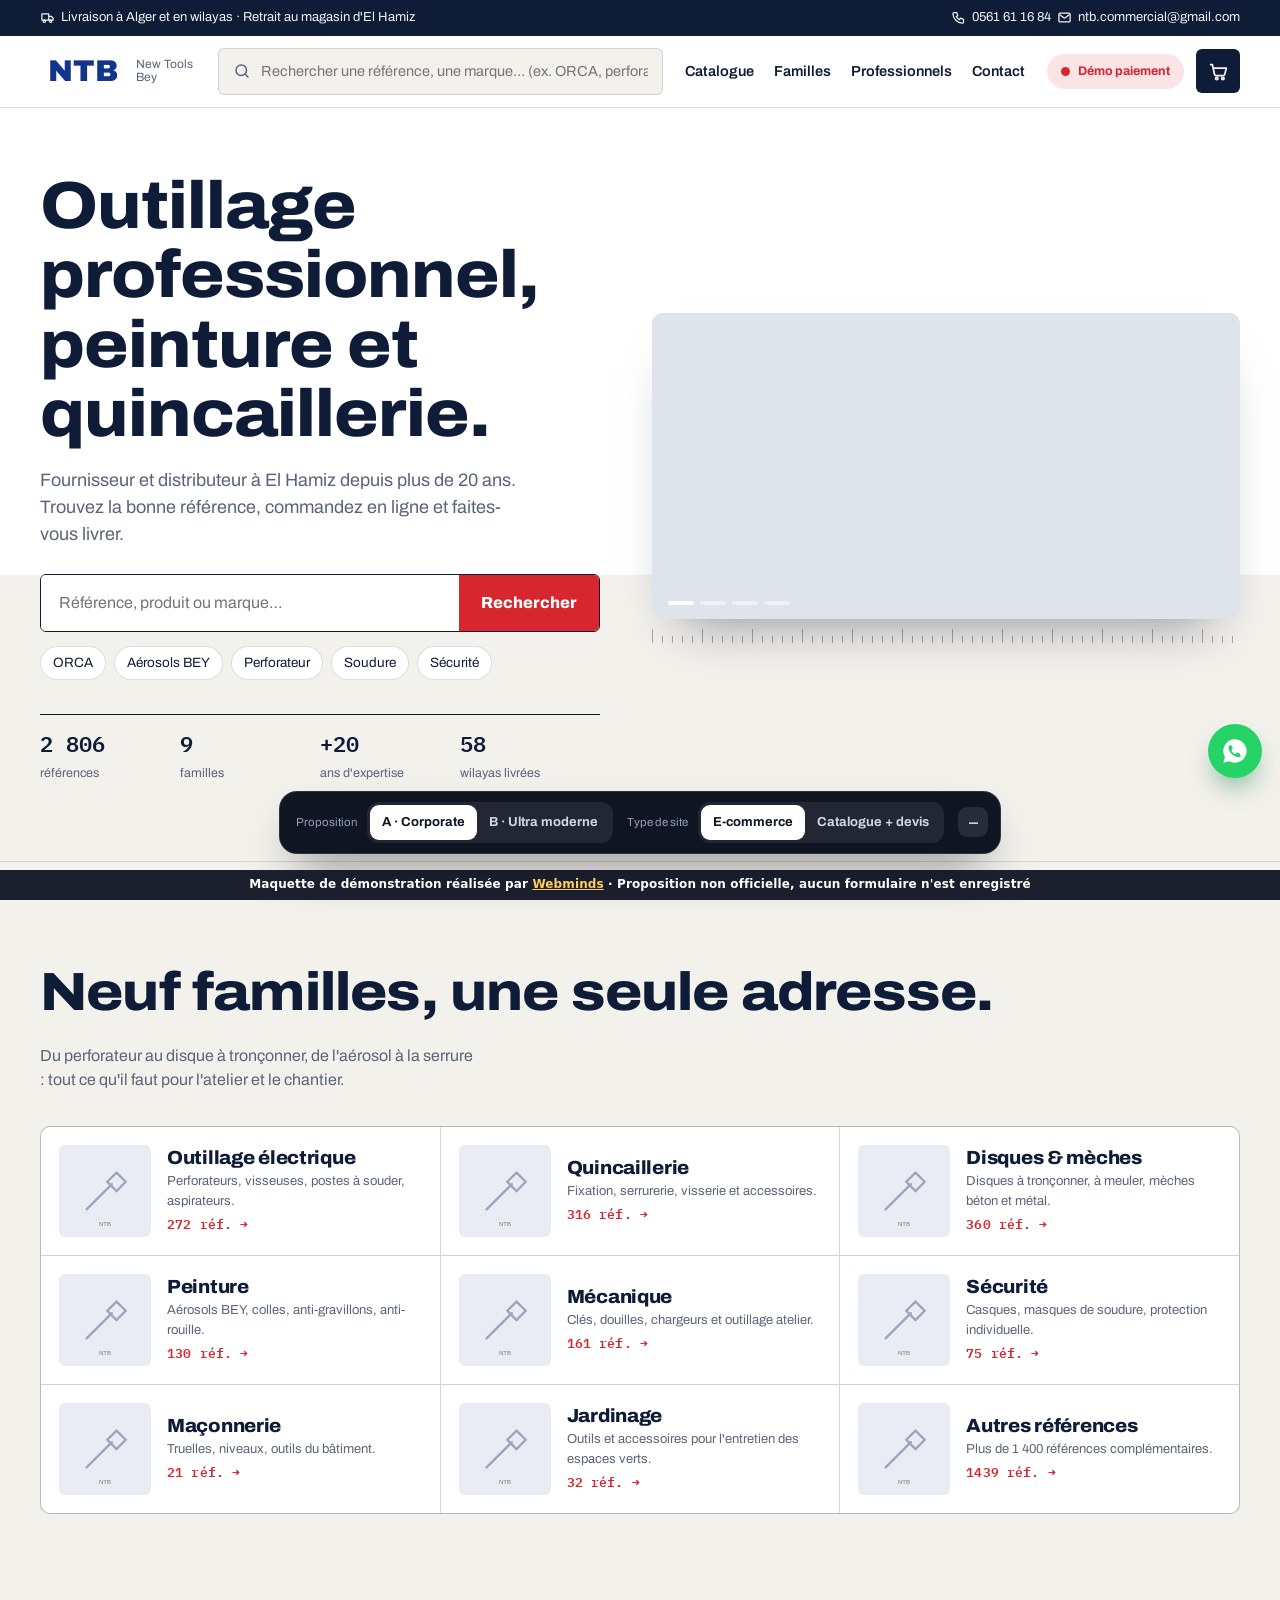
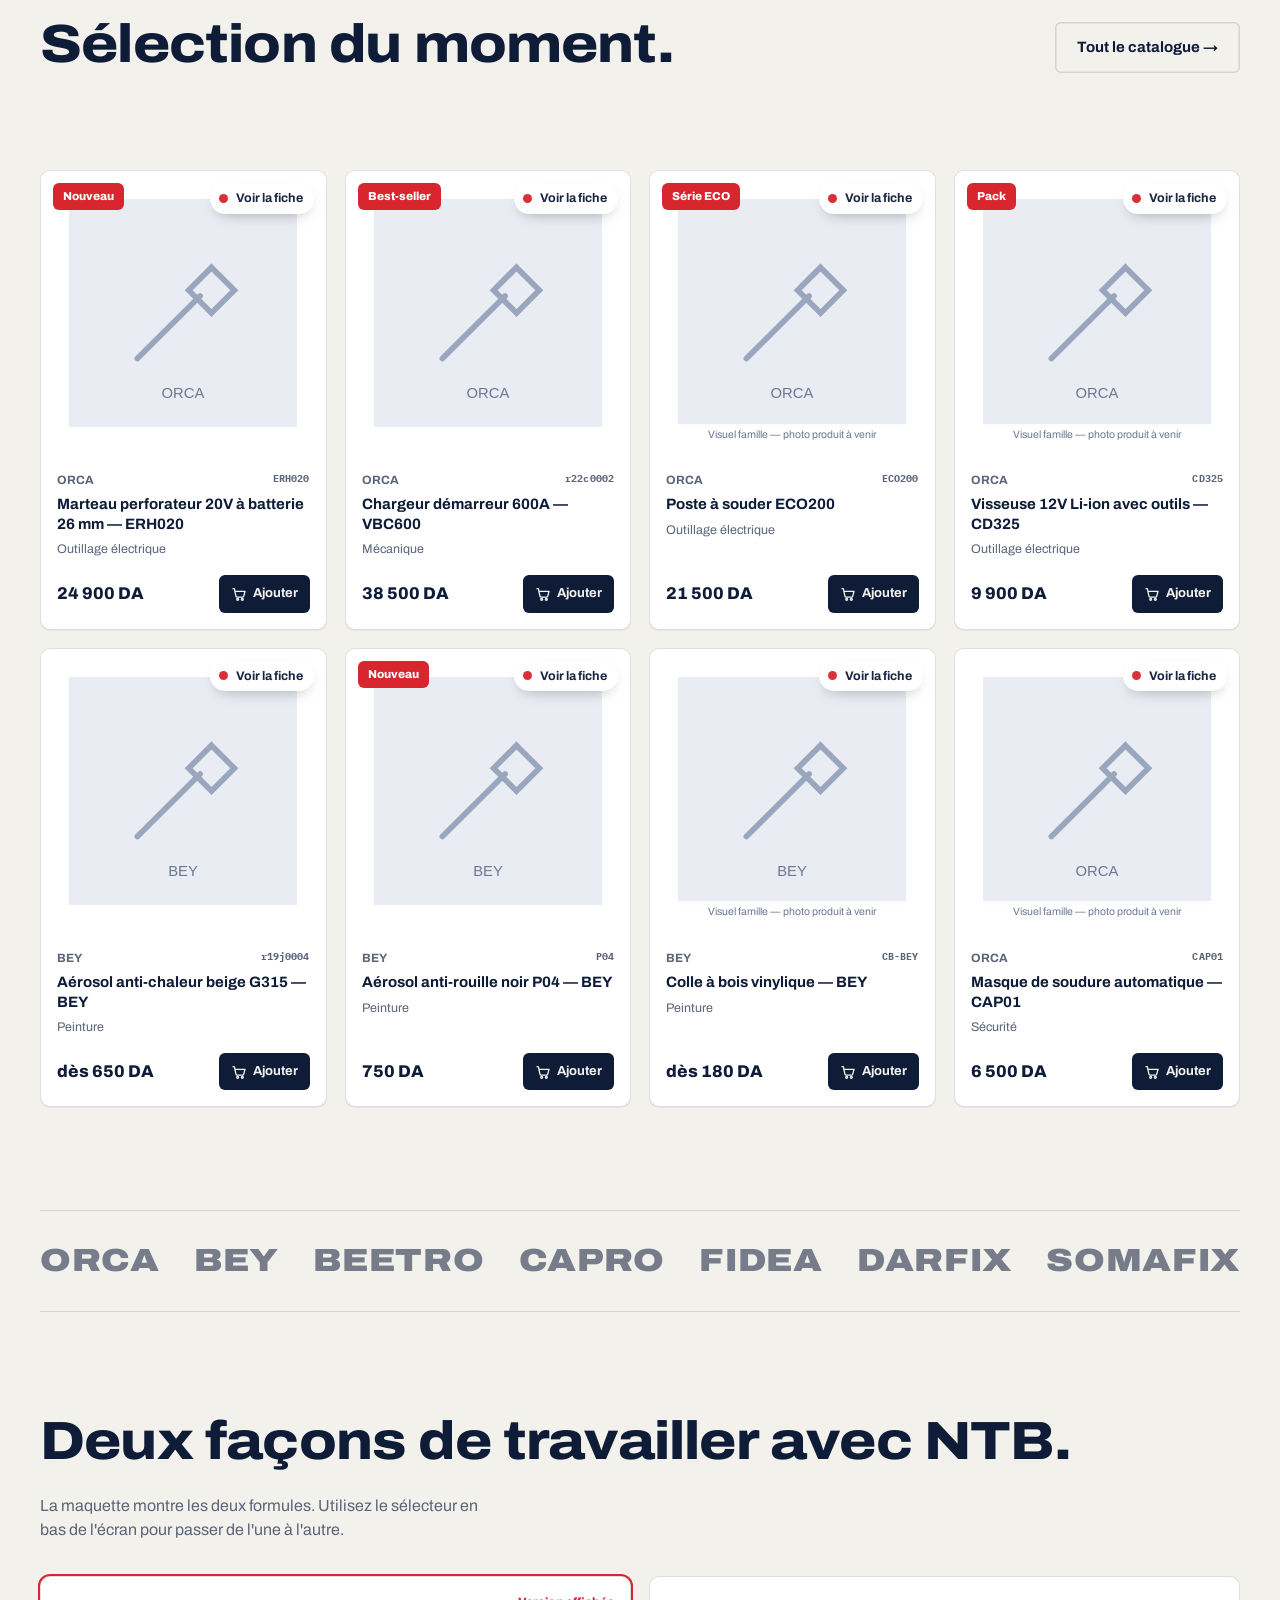
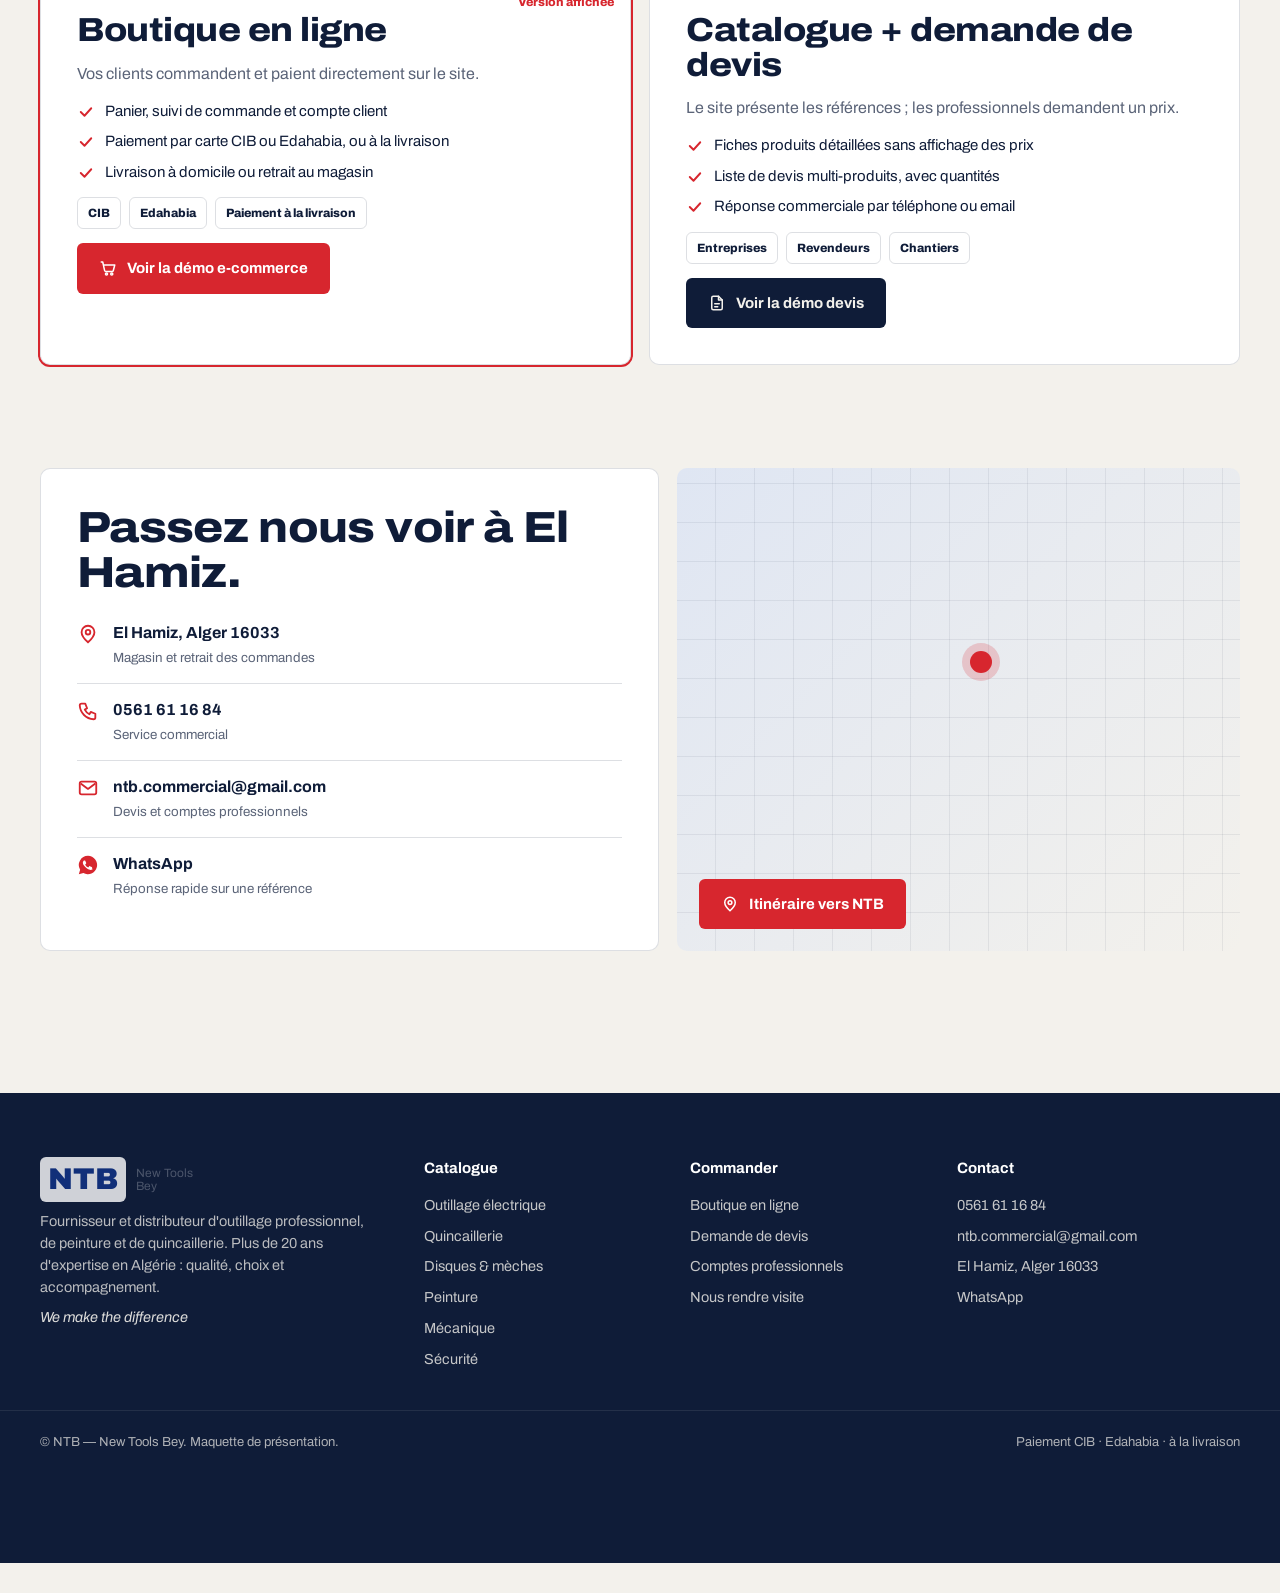
==== commit 1713bb11: "Bandeau maquette de démonstration + noindex" ====
--- a/index.html
+++ b/index.html
@@ -7,7 +7,7 @@
 <script>try{var v=new URLSearchParams(location.search).get('v')||JSON.parse(localStorage.getItem('ntb_v')||'"a"');document.documentElement.dataset.v=v}catch(e){document.documentElement.dataset.v='a'}</script>
 <title>NTB — New Tools Bey · Outillage professionnel, peinture et quincaillerie</title>
 <meta name="description" content="NTB, fournisseur et distributeur d'outillage professionnel, de peinture et de quincaillerie à El Hamiz, Alger. Plus de 20 ans d'expertise.">
-</head><body>
+<meta name="robots" content="noindex, nofollow"><!--wm-demo--></head><body>
 <div id="hdr"></div>
 <main id="app"></main>
 <div id="ftr"></div>
@@ -70,4 +70,5 @@
 function drawSel(t){if(!sel)return;const l=t==='all'?feat.map(byId):PRODUCTS.filter(p=>p.cat===t).slice(0,8);sel.innerHTML=l.map(card).join('')}
 drawSel('all');document.querySelectorAll('#tabs button').forEach(b=>b.onclick=()=>{document.querySelectorAll('#tabs button').forEach(x=>x.classList.remove('on'));b.classList.add('on');drawSel(b.dataset.t)});
 const sl=document.getElementById('sl');if(sl){let i=0;const go=n=>{const im=sl.querySelectorAll('img'),d=sl.querySelectorAll('.dots button');if(!im.length)return;i=(n+im.length)%im.length;im.forEach((x,k)=>x.classList.toggle('on',k===i));d.forEach((x,k)=>x.classList.toggle('on',k===i))};sl.querySelectorAll('.dots button').forEach((b,k)=>b.onclick=()=>go(k));setInterval(()=>go(i+1),4500)}
-</script></body></html>
+</script><div id="wm-demo" role="note" style="position:fixed;left:0;right:0;bottom:0;z-index:2147483000;background:rgba(10,14,30,.92);color:#fff;font:600 12px/1.3 system-ui,-apple-system,Segoe UI,Roboto,sans-serif;text-align:center;padding:7px 12px calc(7px + env(safe-area-inset-bottom,0px));letter-spacing:.01em">Maquette de démonstration réalisée par <a href="https://webminds.dz" style="color:#ffcf5a;text-decoration:underline" target="_blank" rel="noopener">Webminds</a> · Proposition non officielle, aucun formulaire n'est enregistré</div>
+<script>(function(){function f(){var b=document.getElementById('wm-demo');if(!b)return;var h=b.offsetHeight;document.body.style.paddingBottom=(parseFloat(getComputedStyle(document.body).paddingBottom)||0)+h+'px';document.querySelectorAll('body *').forEach(function(e){if(e===b||b.contains(e))return;var s=getComputedStyle(e);if(s.position!=='fixed')return;var bt=parseFloat(s.bottom);if(!isNaN(bt)&&bt<120&&s.bottom!=='auto'&&e.offsetHeight<window.innerHeight*.6){e.style.bottom=(bt+h)+'px'}})}if(document.readyState==='complete')f();else addEventListener('load',f)})();</script><!--wm-demo--></body></html>
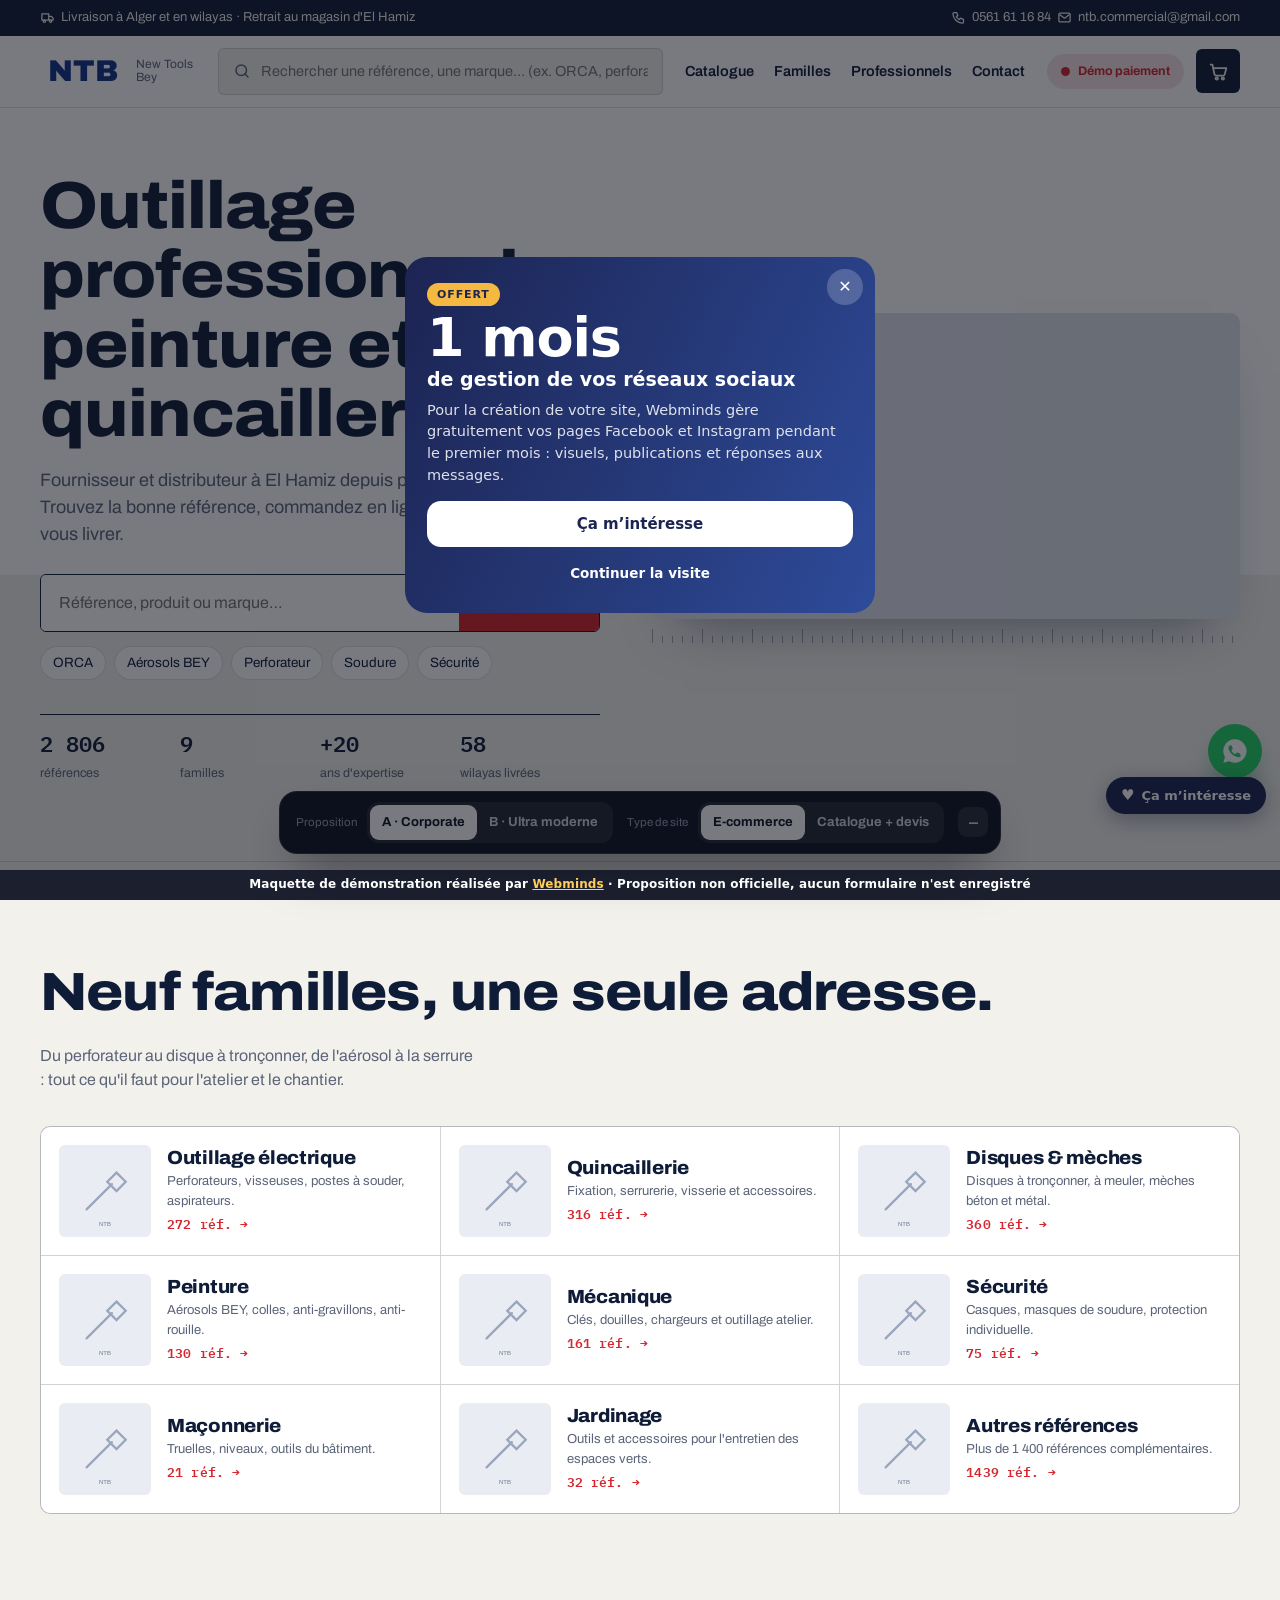
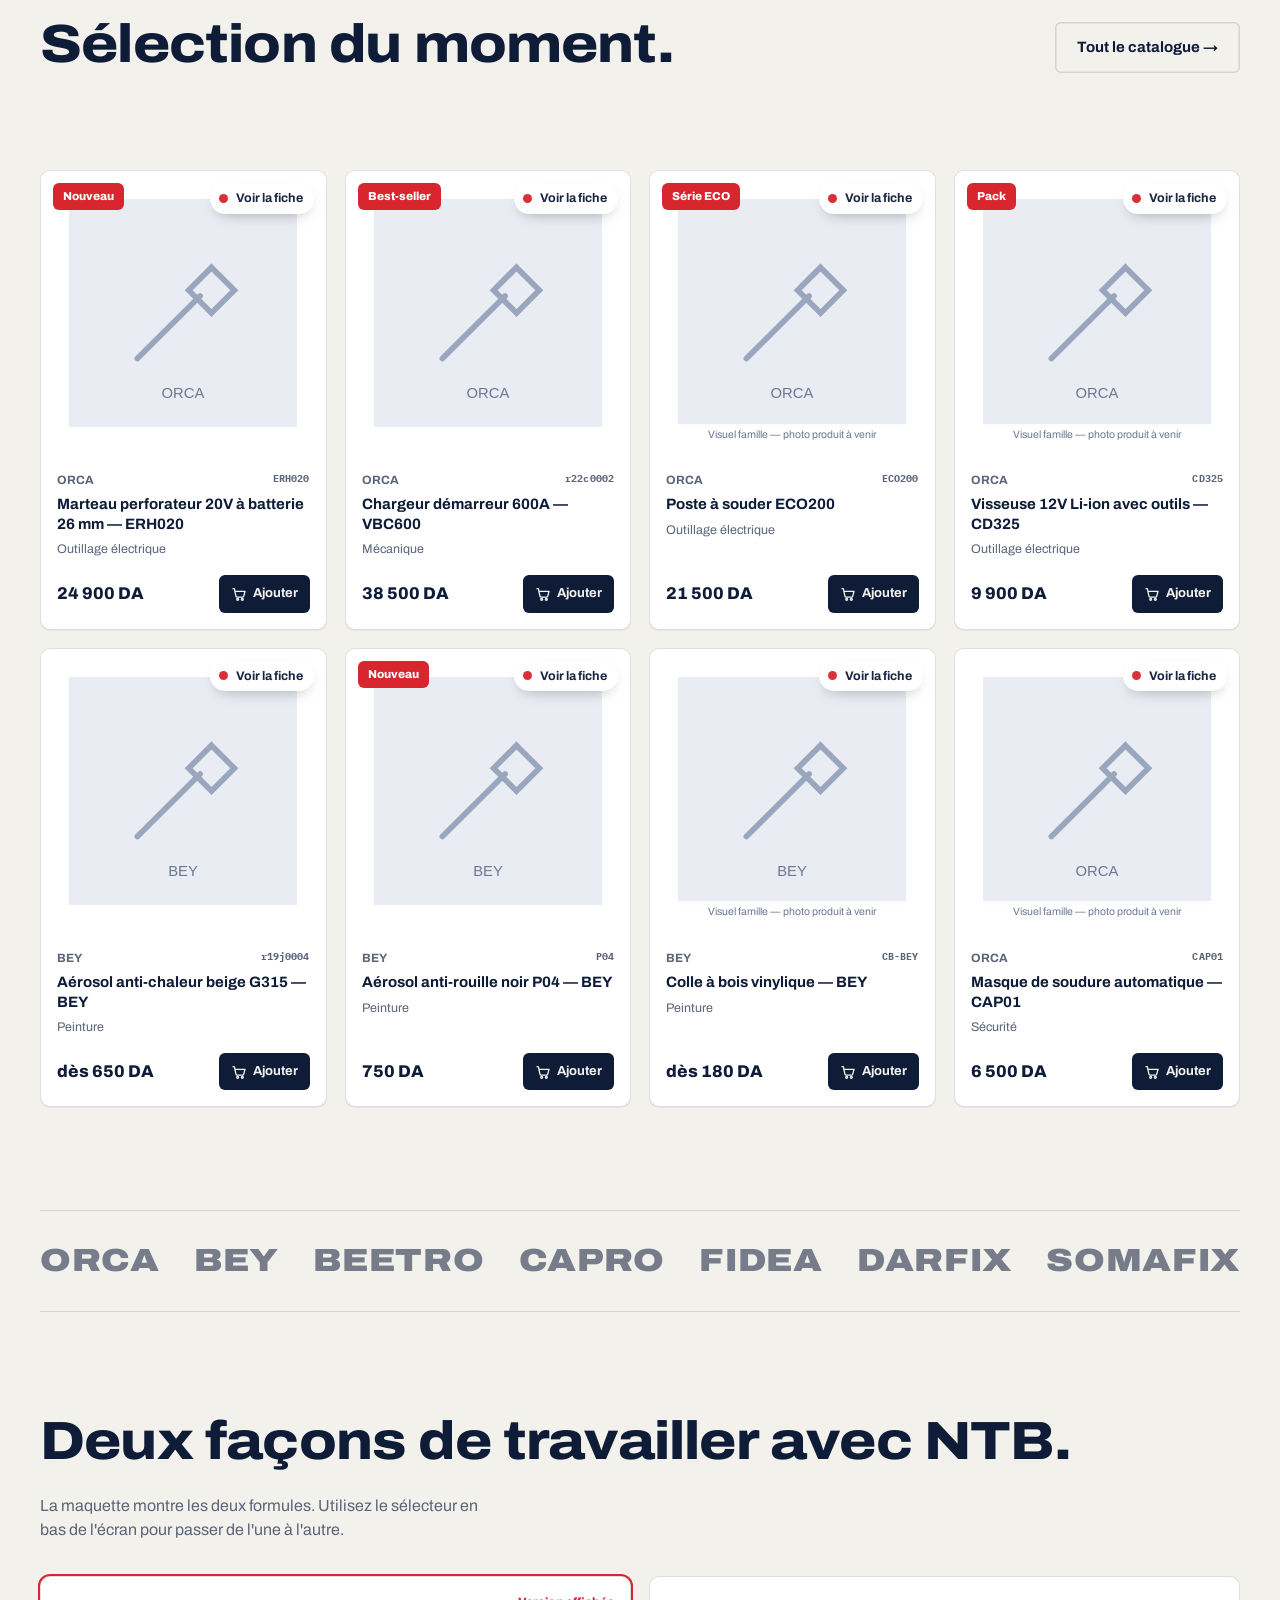
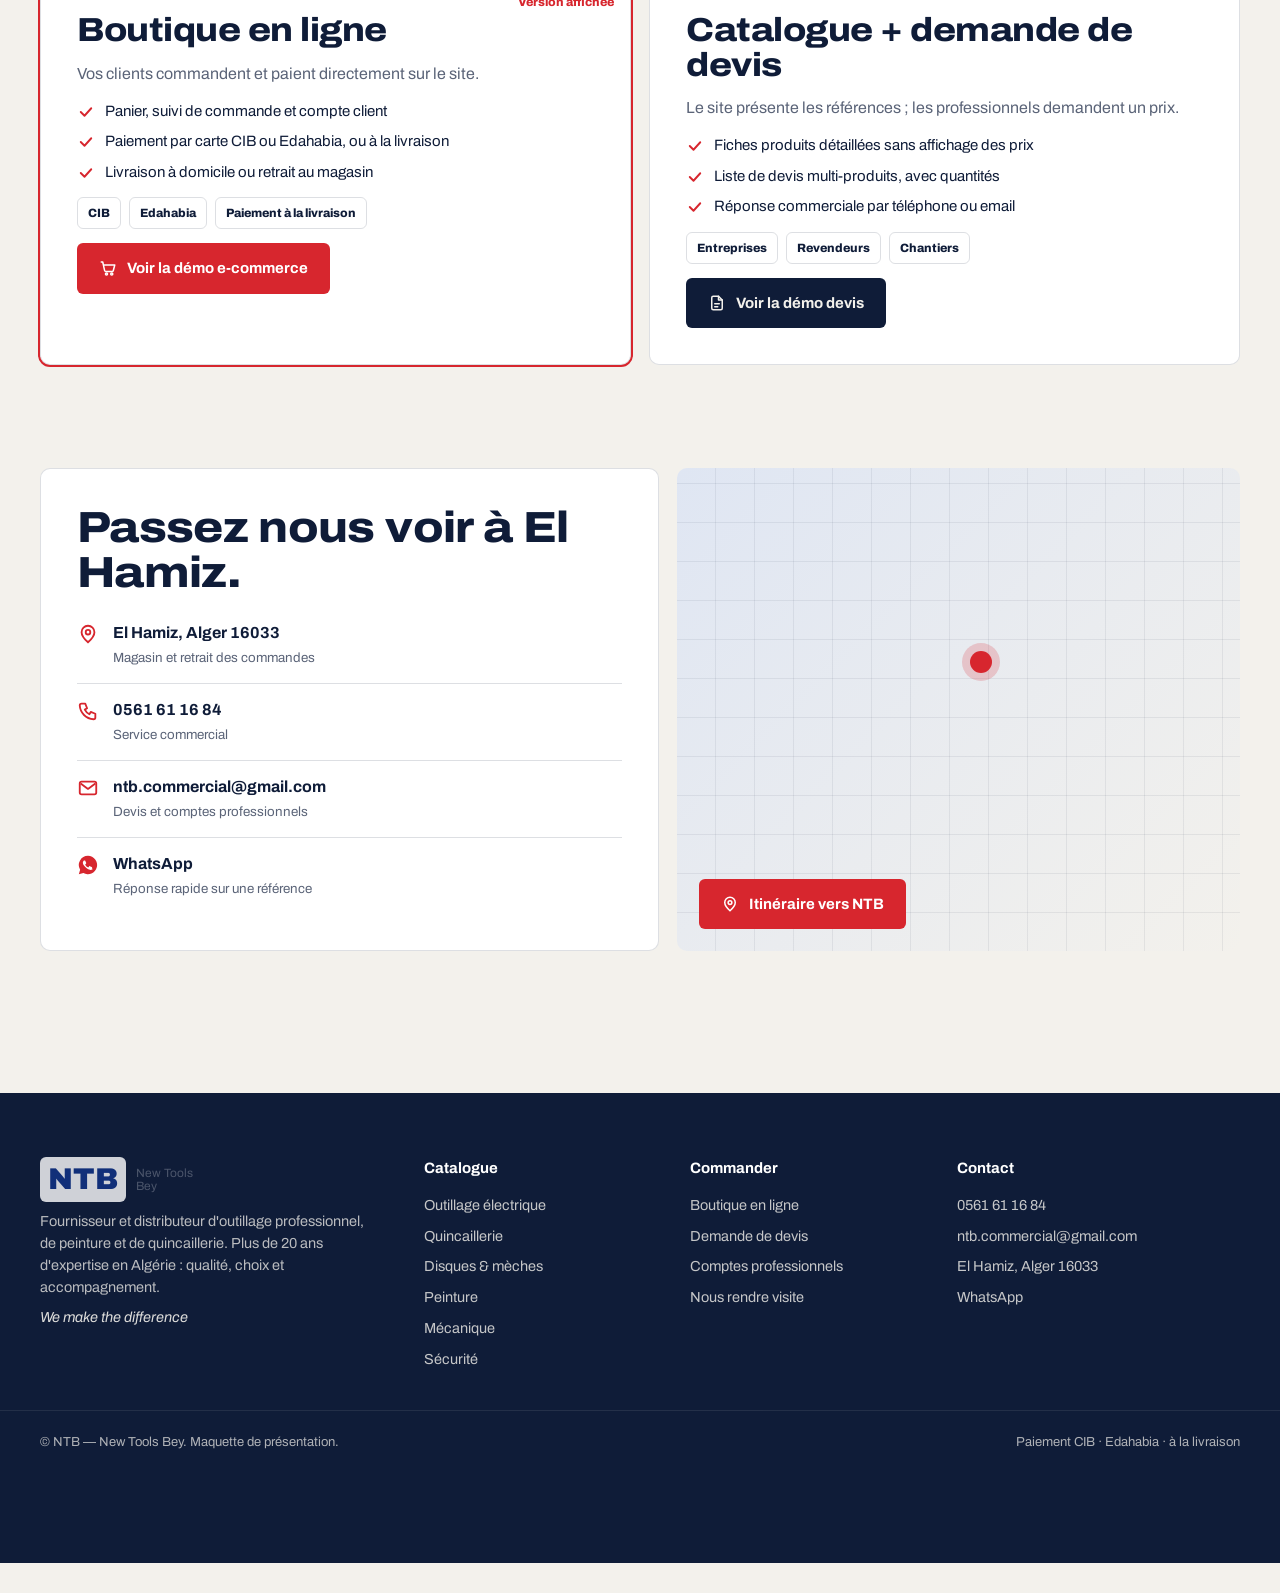
==== commit ad647fd2: "Pop-up « 1 mois de réseaux sociaux offert » et bouton « Ça m'intéresse » (envoi WhatsApp)" ====
--- a/index.html
+++ b/index.html
@@ -71,4 +71,41 @@
 drawSel('all');document.querySelectorAll('#tabs button').forEach(b=>b.onclick=()=>{document.querySelectorAll('#tabs button').forEach(x=>x.classList.remove('on'));b.classList.add('on');drawSel(b.dataset.t)});
 const sl=document.getElementById('sl');if(sl){let i=0;const go=n=>{const im=sl.querySelectorAll('img'),d=sl.querySelectorAll('.dots button');if(!im.length)return;i=(n+im.length)%im.length;im.forEach((x,k)=>x.classList.toggle('on',k===i));d.forEach((x,k)=>x.classList.toggle('on',k===i))};sl.querySelectorAll('.dots button').forEach((b,k)=>b.onclick=()=>go(k));setInterval(()=>go(i+1),4500)}
 </script><div id="wm-demo" role="note" style="position:fixed;left:0;right:0;bottom:0;z-index:2147483000;background:rgba(10,14,30,.92);color:#fff;font:600 12px/1.3 system-ui,-apple-system,Segoe UI,Roboto,sans-serif;text-align:center;padding:7px 12px calc(7px + env(safe-area-inset-bottom,0px));letter-spacing:.01em">Maquette de démonstration réalisée par <a href="https://webminds.dz" style="color:#ffcf5a;text-decoration:underline" target="_blank" rel="noopener">Webminds</a> · Proposition non officielle, aucun formulaire n'est enregistré</div>
-<script>(function(){function f(){var b=document.getElementById('wm-demo');if(!b)return;var h=b.offsetHeight;document.body.style.paddingBottom=(parseFloat(getComputedStyle(document.body).paddingBottom)||0)+h+'px';document.querySelectorAll('body *').forEach(function(e){if(e===b||b.contains(e))return;var s=getComputedStyle(e);if(s.position!=='fixed')return;var bt=parseFloat(s.bottom);if(!isNaN(bt)&&bt<120&&s.bottom!=='auto'&&e.offsetHeight<window.innerHeight*.6){e.style.bottom=(bt+h)+'px'}})}if(document.readyState==='complete')f();else addEventListener('load',f)})();</script><!--wm-demo--></body></html>
+<script>(function(){function f(){var b=document.getElementById('wm-demo');if(!b)return;var h=b.offsetHeight;document.body.style.paddingBottom=(parseFloat(getComputedStyle(document.body).paddingBottom)||0)+h+'px';document.querySelectorAll('body *').forEach(function(e){if(e===b||b.contains(e))return;var s=getComputedStyle(e);if(s.position!=='fixed')return;var bt=parseFloat(s.bottom);if(!isNaN(bt)&&bt<120&&s.bottom!=='auto'&&e.offsetHeight<window.innerHeight*.6){e.style.bottom=(bt+h)+'px'}})}if(document.readyState==='complete')f();else addEventListener('load',f)})();</script><!--wm-demo--><script data-wml>(function(){if(window.__wmL)return;window.__wmL=1;
+var C={"p": "NTB New Tools Bey", "mail": null, "wa": "213797372452", "v": [["/", "Version corporate", "Claire et rassurante"]]};
+function ready(f){document.readyState==='loading'?document.addEventListener('DOMContentLoaded',f):f()}
+ready(function(){
+var css='.wmL-b{position:fixed;right:14px;bottom:calc(56px + env(safe-area-inset-bottom));z-index:2147483000;border:0;border-radius:999px;background:#1C2452;color:#fff;font:700 13px/1 system-ui,-apple-system,Segoe UI,Roboto,sans-serif;padding:11px 15px;box-shadow:0 6px 22px rgba(20,30,60,.35);cursor:pointer;display:flex;align-items:center;gap:7px}'
++'@media(max-width:520px){.wmL-b{bottom:calc(112px + env(safe-area-inset-bottom));font-size:12.5px;padding:10px 13px}}'
++'.wmL-m{position:fixed;inset:0;z-index:2147483001;background:rgba(10,14,25,.55);display:none;align-items:flex-end;justify-content:center;font-family:system-ui,-apple-system,Segoe UI,Roboto,sans-serif}.wmL-m.on{display:flex}@media(min-width:700px){.wmL-m{align-items:center;padding:20px}}'
++'.wmL-x{box-sizing:border-box;position:relative;background:#fff;color:#1C2452;width:100%;max-width:470px;max-height:92vh;overflow:auto;border-radius:22px 22px 0 0;padding:24px 22px calc(22px + env(safe-area-inset-bottom));text-align:left}@media(min-width:700px){.wmL-x{border-radius:22px}}'
++'.wmL-x *{box-sizing:border-box}.wmL-c{position:absolute;top:12px;right:12px;width:36px;height:36px;border:0;border-radius:50%;background:#F0F2F1;font-size:16px;cursor:pointer;color:#1C2452}'
++'.wmL-x h3{font:800 26px/1.1 system-ui,-apple-system,sans-serif;margin:4px 40px 10px 0;color:inherit}.wmL-x p{margin:0 0 14px;line-height:1.5;font-size:14.5px;opacity:.85}'
++'.wmL-o{background:linear-gradient(115deg,#1C2452,#2E4B9A);color:#fff}.wmL-o .wmL-c{background:rgba(255,255,255,.2);color:#fff}.wmL-big{font:900 54px/.95 system-ui,-apple-system,sans-serif;letter-spacing:-.02em;margin:6px 0 2px}.wmL-big small{display:block;font-size:19px;font-weight:700;letter-spacing:0;margin-top:6px}'
++'.wmL-tag{display:inline-block;background:#F5B841;color:#1C2452;font:800 11px system-ui,sans-serif;letter-spacing:.08em;border-radius:999px;padding:5px 10px}'
++'.wmL-btn{display:flex;align-items:center;justify-content:center;width:100%;border:0;border-radius:14px;padding:14px;font:800 15px system-ui,-apple-system,sans-serif;cursor:pointer;margin-top:8px}.wmL-w{background:#fff;color:#1C2452}.wmL-g{background:#1FAF55;color:#fff}.wmL-n{background:#1C2452;color:#fff}.wmL-l{background:transparent;color:inherit;font-weight:600;font-size:13.5px;padding:10px}'
++'.wmL-s{font:700 11.5px system-ui,sans-serif;text-transform:uppercase;letter-spacing:.06em;opacity:.6;margin:12px 0 8px}.wmL-ch{display:grid;gap:8px}.wmL-ch label{display:flex;align-items:center;gap:10px;border:1.5px solid #E2E6E3;border-radius:12px;padding:11px 12px;cursor:pointer;font-size:14px;font-weight:600}.wmL-ch label small{display:block;font-weight:500;opacity:.65;font-size:12px}.wmL-ch input{width:18px;height:18px;flex:none;accent-color:#1FAF55}'
++'.wmL-f{display:grid;gap:8px;margin:12px 0 6px}.wmL-f input{border:1.5px solid #E2E6E3;border-radius:12px;padding:12px;font:500 16px system-ui,sans-serif;color:#1C2452;background:#fff;-webkit-user-select:text!important;user-select:text!important;width:100%}'
++'.wmL-ok{text-align:center}.wmL-ok i{display:grid;place-items:center;width:64px;height:64px;margin:6px auto 12px;border-radius:50%;background:#E8F7EE;color:#1FAF55;font-style:normal;font-size:30px}';
+var st=document.createElement('style');st.textContent=css;document.head.appendChild(st);
+function ss(k,v){try{if(v===undefined)return sessionStorage.getItem(k);sessionStorage.setItem(k,v)}catch(e){}}
+var p=location.pathname,cur=0;C.v.forEach(function(v,i){if(v[0]!=='/'&&p.indexOf(v[0])===0)cur=i});
+var off=document.createElement('div');off.className='wmL-m';off.innerHTML='<div class="wmL-x wmL-o" role="dialog" aria-modal="true"><button class="wmL-c" type="button" aria-label="Fermer">✕</button><span class="wmL-tag">OFFERT</span><div class="wmL-big">1 mois<small>de gestion de vos réseaux sociaux</small></div><p style="margin-top:12px">Pour la création de votre site, Webminds gère gratuitement vos pages Facebook et Instagram pendant le premier mois : visuels, publications et réponses aux messages.</p><button class="wmL-btn wmL-w" type="button" data-i>Ça m’intéresse</button><button class="wmL-btn wmL-l" type="button" data-c>Continuer la visite</button></div>';
+var ch='';C.v.forEach(function(v,i){ch+='<label><input type="radio" name="wmLv" value="'+v[1]+'"'+(i===cur?' checked':'')+'><span>'+v[1]+(v[2]?'<small>'+v[2]+'</small>':'')+'</span></label>'});
+var it=document.createElement('div');it.className='wmL-m';it.innerHTML='<div class="wmL-x" role="dialog" aria-modal="true"><button class="wmL-c" type="button" aria-label="Fermer">✕</button><div data-s1><h3>Cette maquette vous plaît ?</h3><p>Choisissez la version qui vous intéresse : Webminds vous recontacte pour vous la présenter.</p>'+(C.v.length>1?'<div class="wmL-s">La version préférée</div><div class="wmL-ch">'+ch+'</div>':'')+'<div class="wmL-s">En plus</div><div class="wmL-ch"><label><input type="checkbox" value="Gestion des réseaux sociaux (1 mois offert)"><span>Réseaux sociaux<small>1 mois de gestion offert avec le site</small></span></label></div><div class="wmL-f"><input name="n" placeholder="Votre nom" autocomplete="name"><input name="t" type="tel" inputmode="tel" placeholder="Votre téléphone (facultatif)" autocomplete="tel"></div><button class="wmL-btn wmL-g" type="button" data-w>Envoyer sur WhatsApp</button>'+(C.mail?'<button class="wmL-btn wmL-l" type="button" data-e>Envoyer par e-mail</button>':'')+'</div><div class="wmL-ok" data-s2 hidden><i>✓</i><h3 style="margin:0 0 8px">Merci !</h3><p>Votre choix a bien été transmis à Webminds. Nous vous recontactons très vite.</p><button class="wmL-btn wmL-n" type="button" data-c>Continuer la visite</button></div></div>';
+document.body.appendChild(off);document.body.appendChild(it);
+var b=document.createElement('button');b.type='button';b.className='wmL-b';b.innerHTML='<b style="font-size:15px">♥</b>Ça m’intéresse';document.body.appendChild(b);
+function op(m){off.classList.remove('on');it.classList.remove('on');m.classList.add('on')}
+[off,it].forEach(function(m){m.addEventListener('click',function(e){if(e.target===m||e.target.closest('.wmL-c')||e.target.closest('[data-c]'))m.classList.remove('on')})});
+b.onclick=function(){op(it)};off.querySelector('[data-i]').onclick=function(){op(it)};
+function msg(){var v=(it.querySelector('input[name=wmLv]:checked')||{}).value||C.v[cur][1],x=[].map.call(it.querySelectorAll('input[type=checkbox]:checked'),function(c){return c.value}),n=it.querySelector('[name=n]').value.trim(),t=it.querySelector('[name=t]').value.trim();
+ return{v:v,x:x,n:n,t:t,txt:'Bonjour Webminds, la maquette '+C.p+' m’intéresse.\nVersion préférée : '+v+(x.length?'\nEn plus : '+x.join(', '):'')+(n?'\nNom : '+n:'')+(t?'\nTéléphone : '+t:'')+'\nLien : '+location.origin+C.v[cur][0]}}
+function mail(m){if(!C.mail)return;try{fetch('https://formsubmit.co/ajax/'+C.mail,{method:'POST',keepalive:true,headers:{'Content-Type':'application/json','Accept':'application/json'},body:JSON.stringify({_subject:'Maquette '+C.p+' : intéressé ('+m.v+')',Prospect:C.p,Version:m.v,Options:m.x.join(', ')||'-',Nom:m.n||'-',Telephone:m.t||'-',Lien:location.origin+C.v[cur][0],_template:'table',_captcha:'false'})}).catch(function(){})}catch(e){}}
+function done(){it.querySelector('[data-s1]').hidden=true;it.querySelector('[data-s2]').hidden=false;ss('wmL-sent','1')}
+it.querySelector('[data-w]').onclick=function(){var m=msg();mail(m);done();location.href='https://wa.me/'+C.wa+'?text='+encodeURIComponent(m.txt)};
+var e=it.querySelector('[data-e]');if(e)e.onclick=function(){mail(msg());done()};
+var sh=ss('wmL-off');addEventListener('scroll',function(){var r=(scrollY+innerHeight)/document.documentElement.scrollHeight;
+ if(!sh&&scrollY>500&&r>.3){sh=1;ss('wmL-off','1');op(off)}
+ if(!ss('wmL-it')&&!ss('wmL-sent')&&sh&&r>.92&&!off.classList.contains('on')){ss('wmL-it','1');op(it)}},{passive:true});
+});})();
+</script></body></html>
